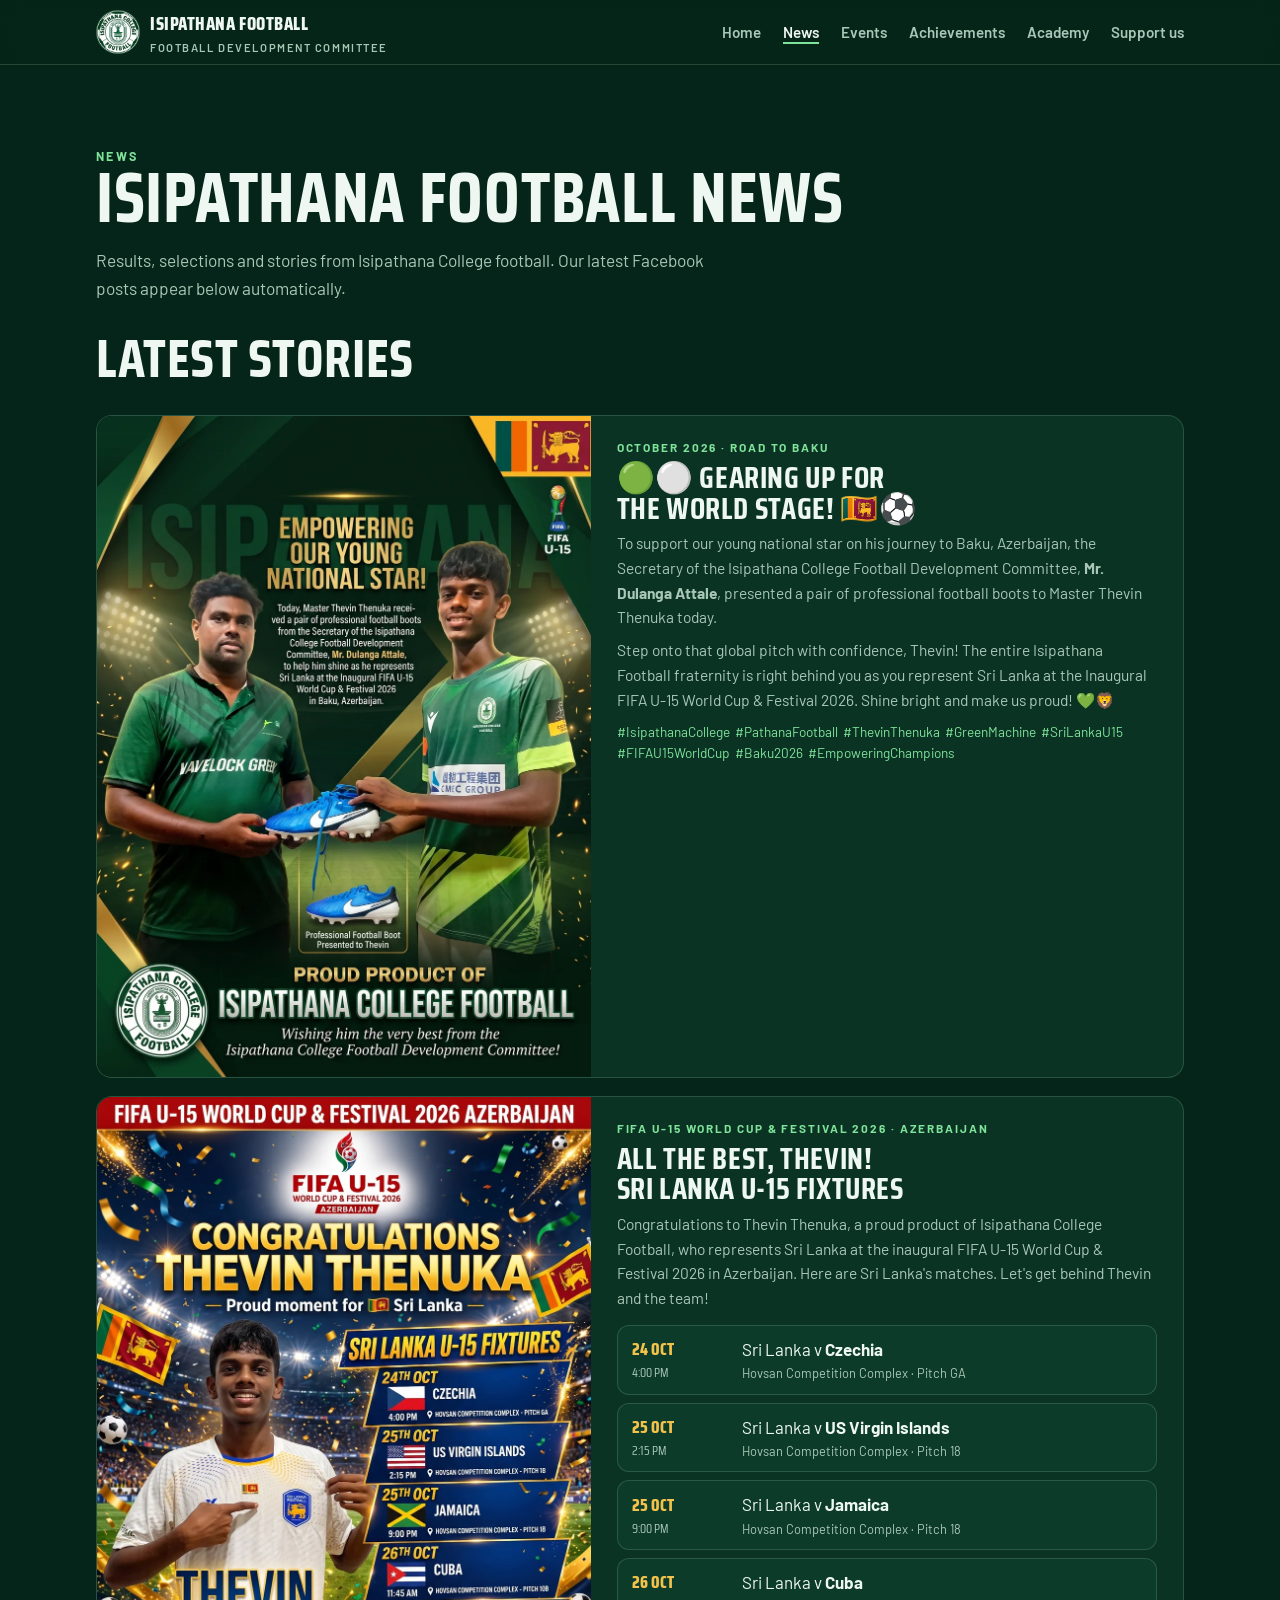
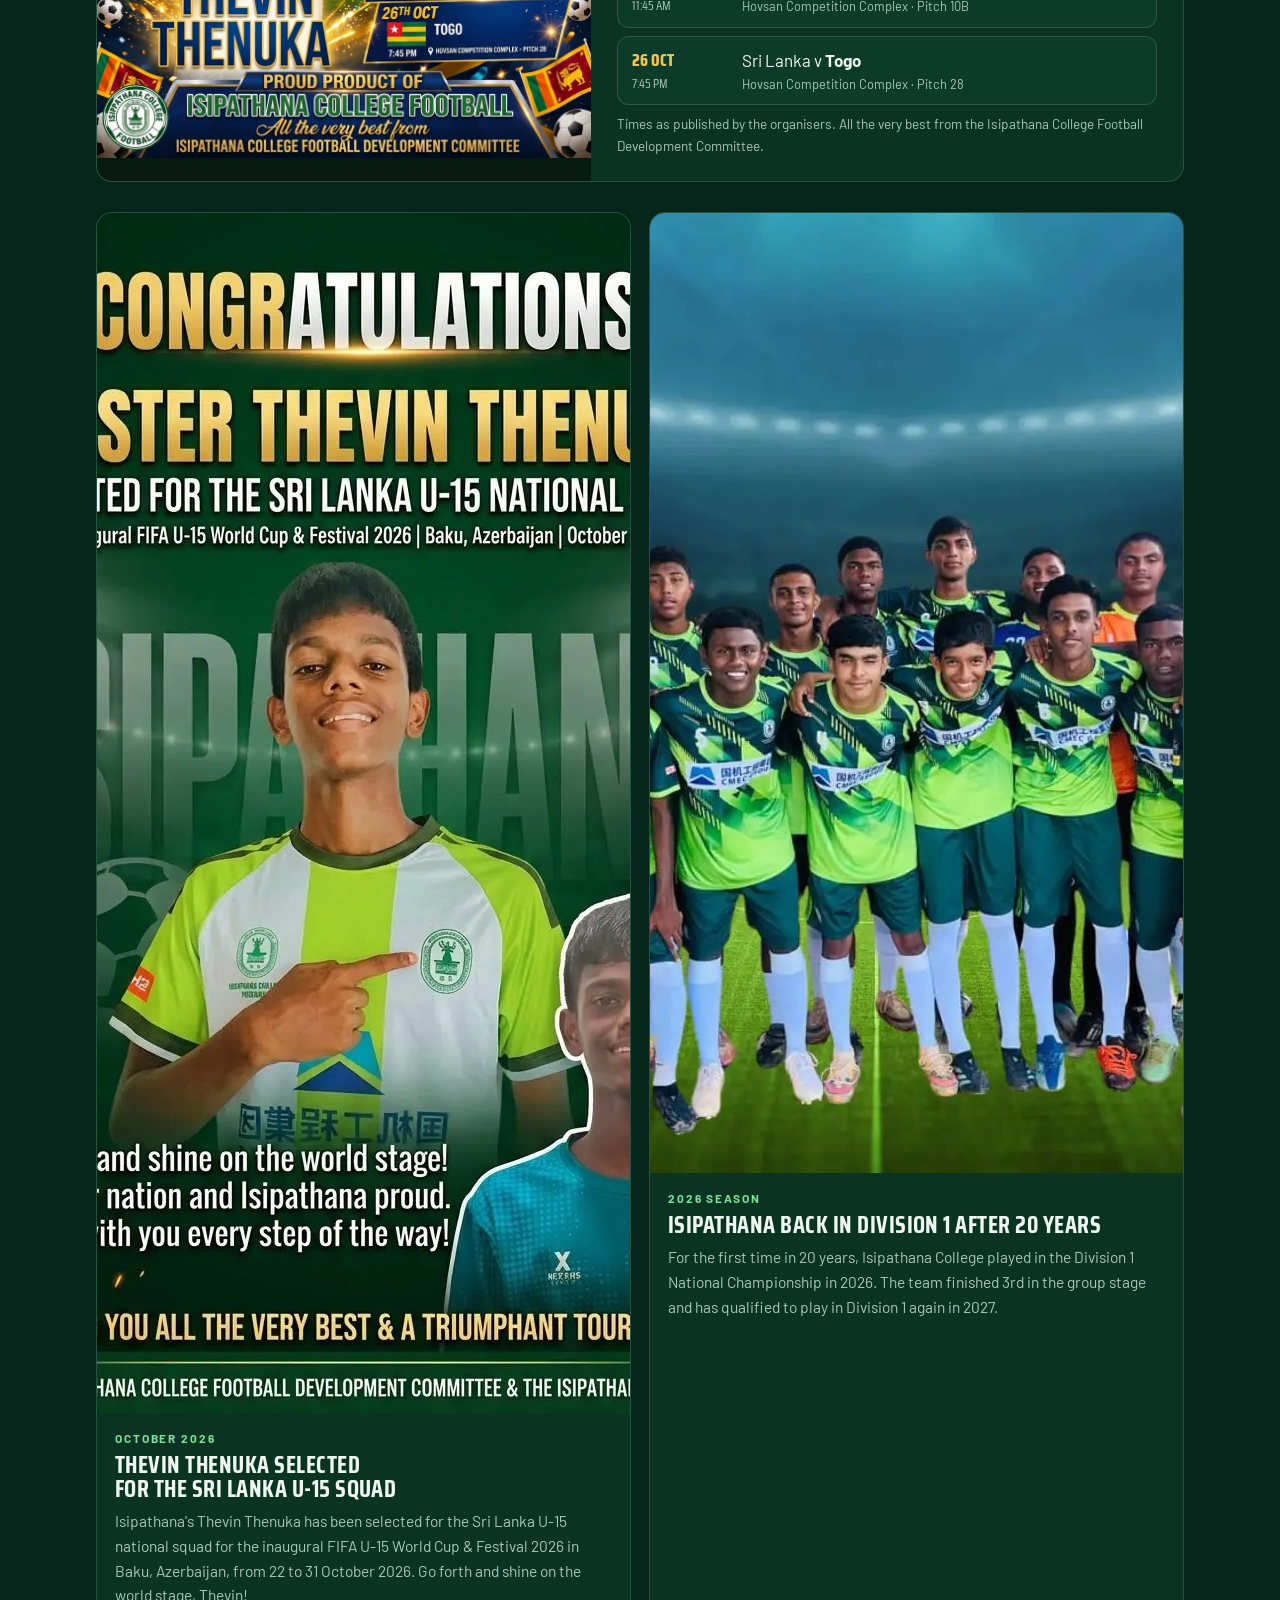
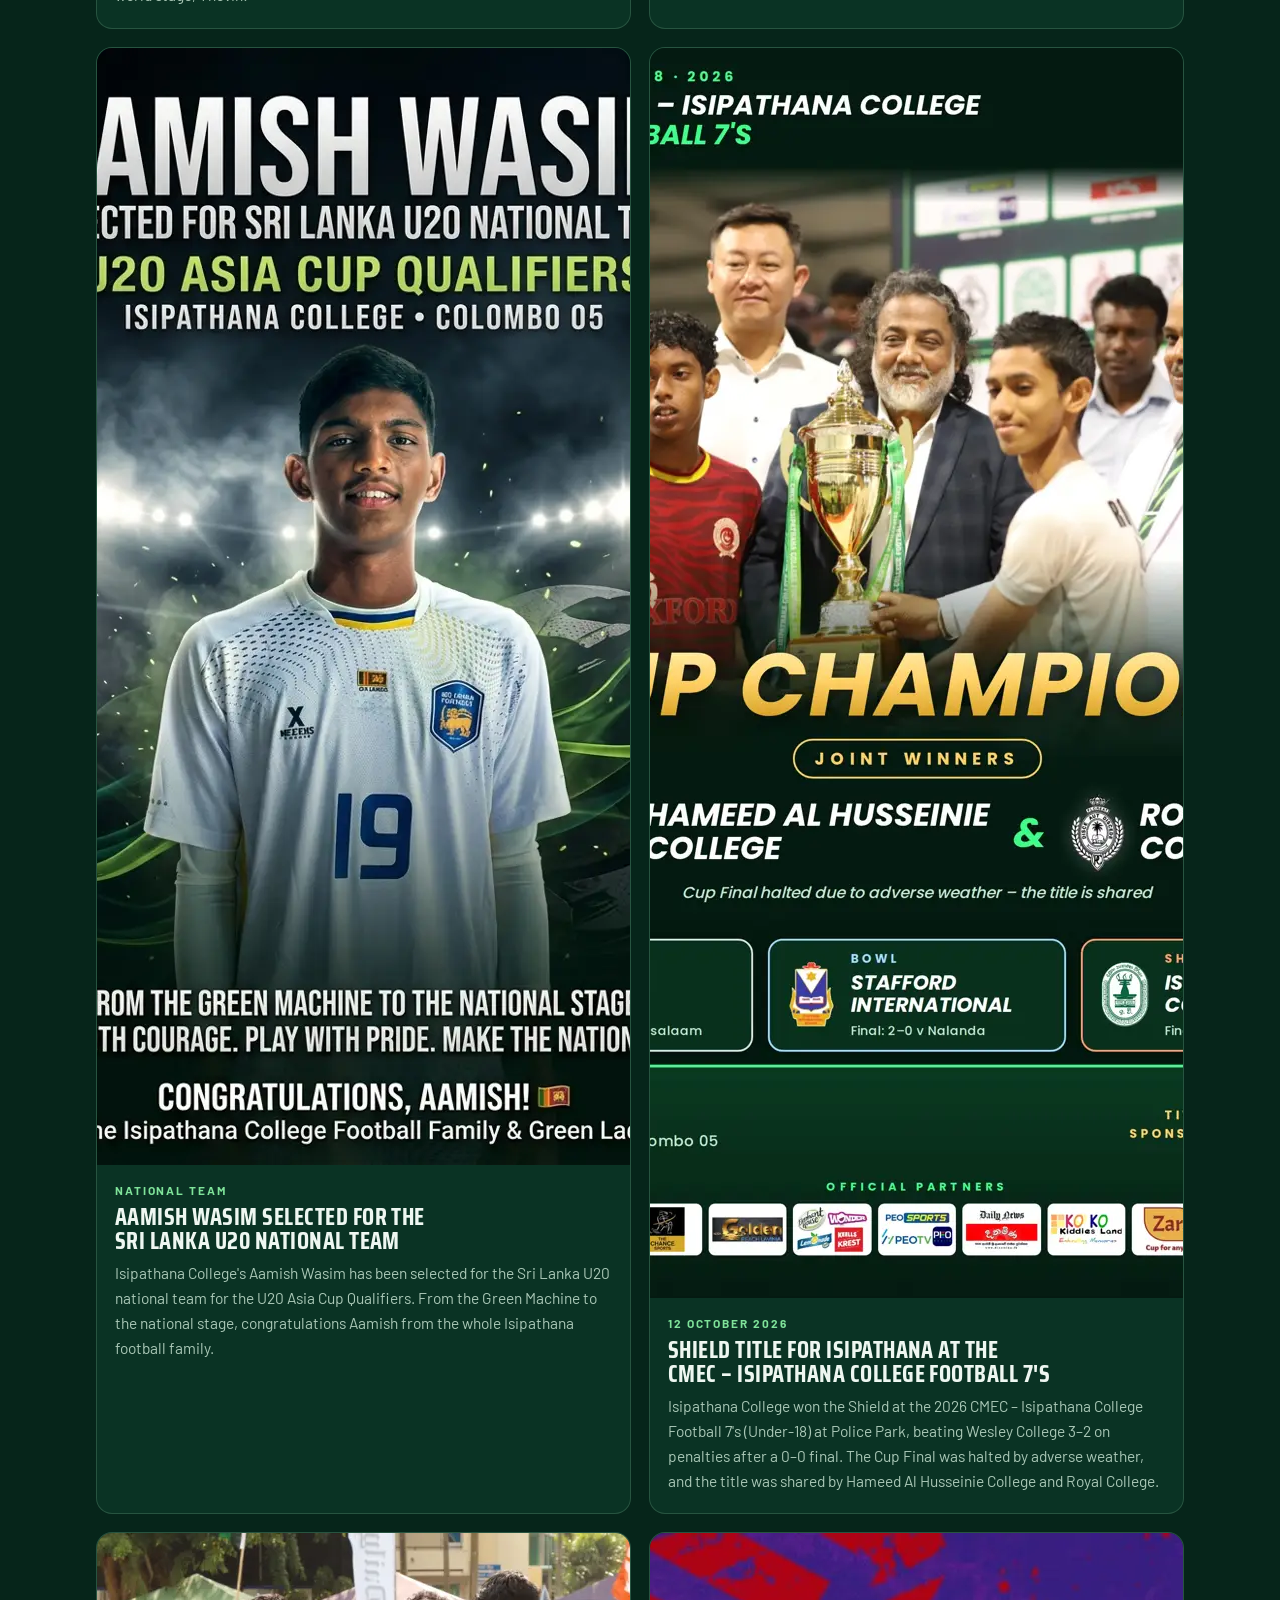
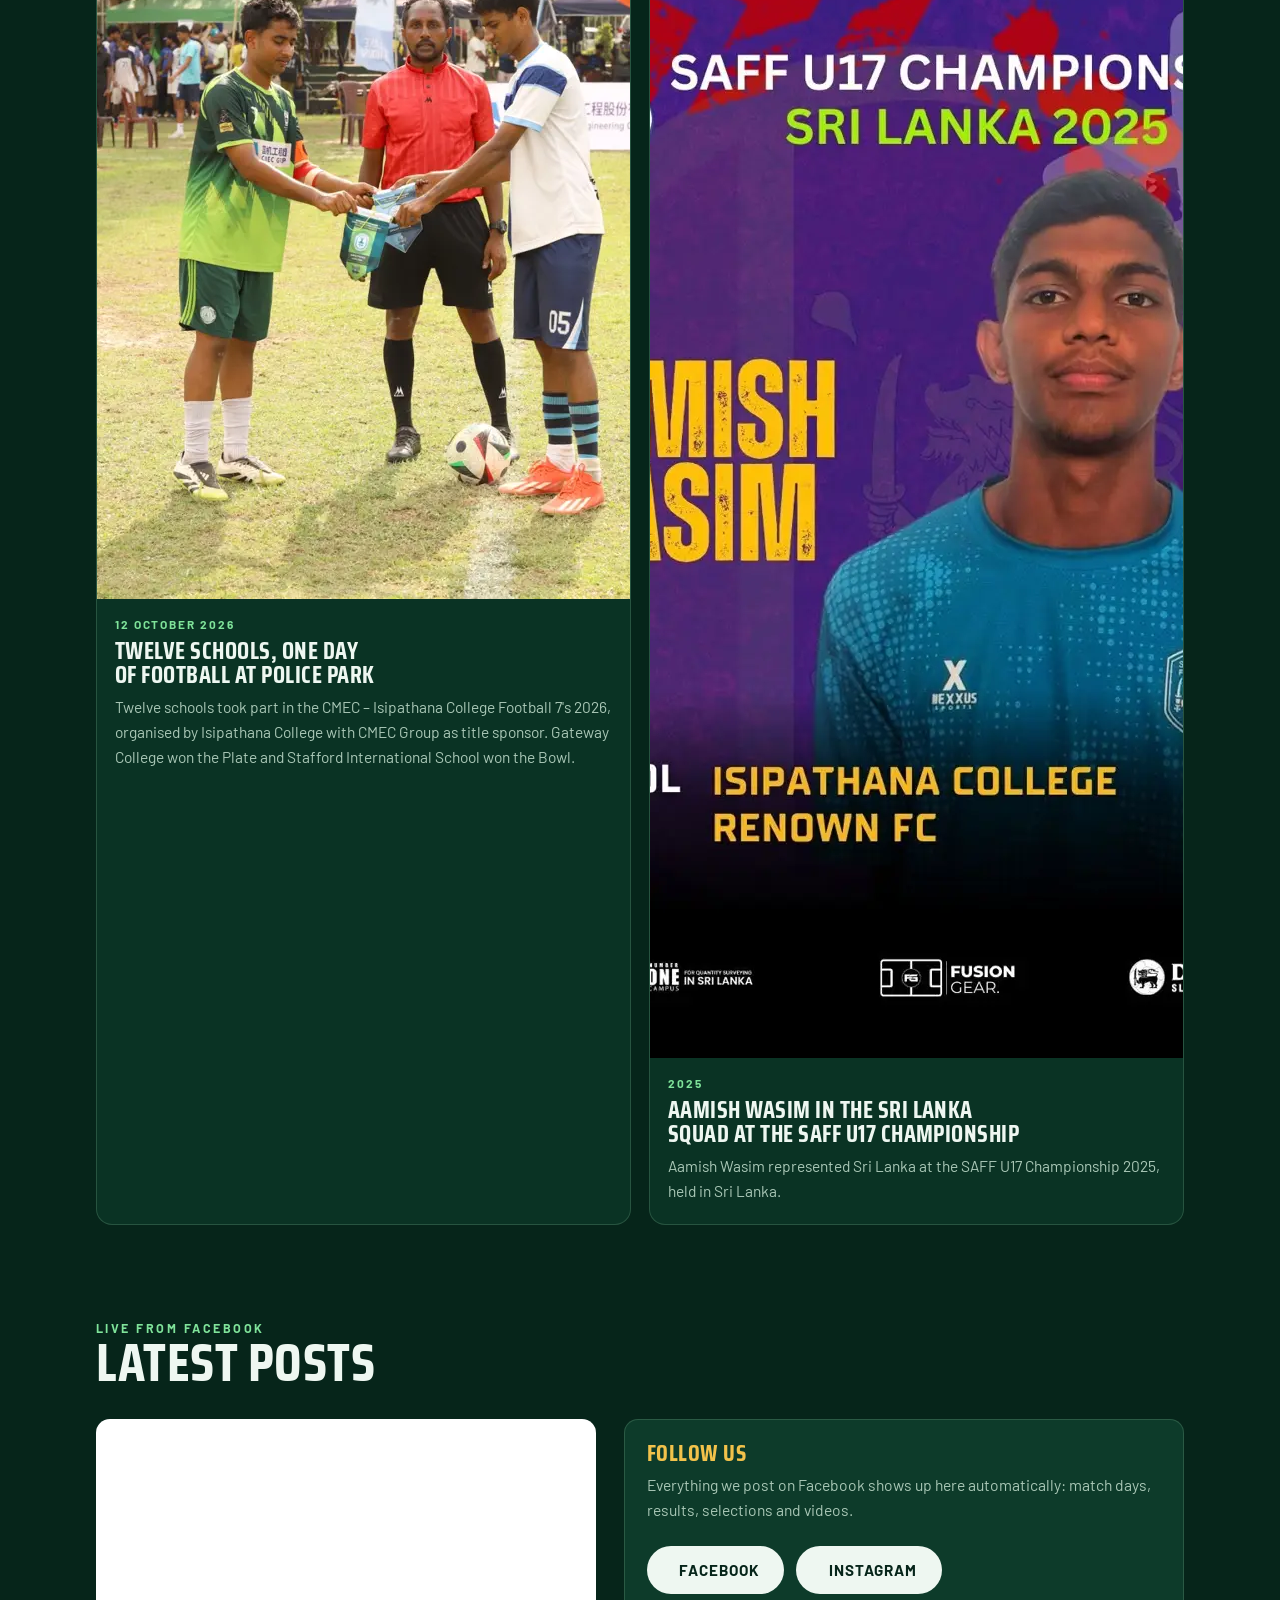
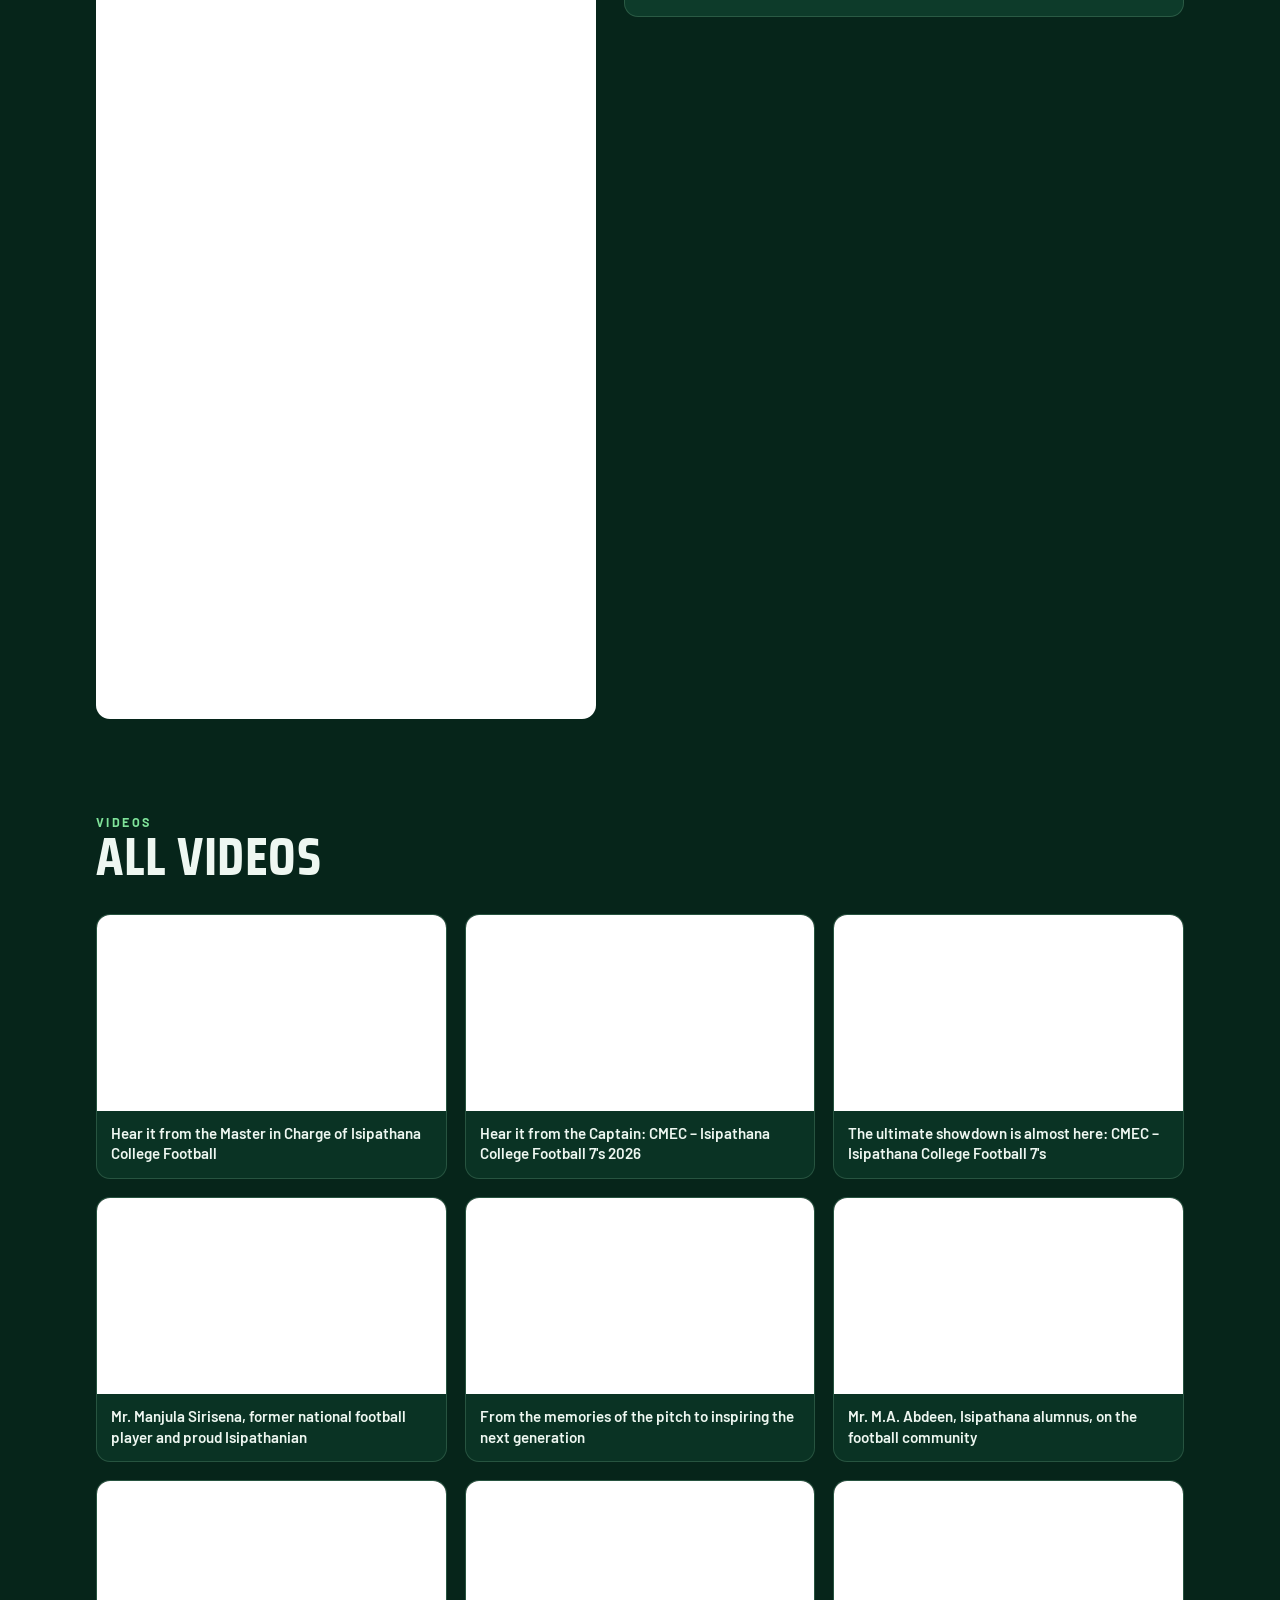
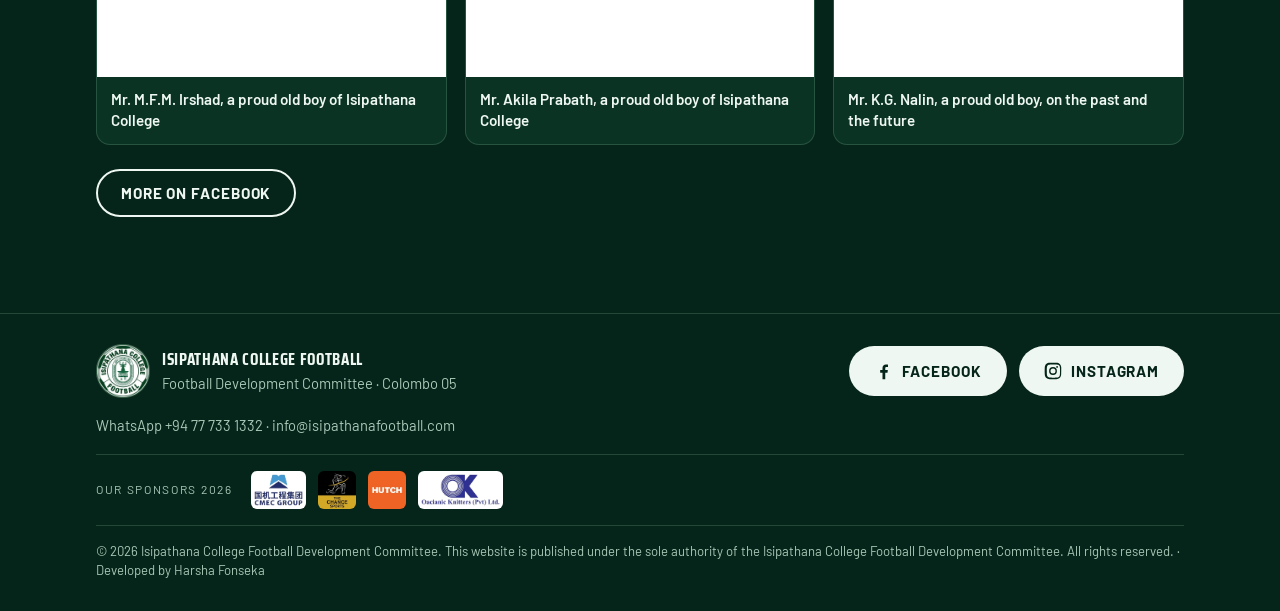
==== news.html @ 5b9ffc4e "Add files via upload" ====
<!doctype html>
<html lang="en">
<head>
<meta charset="utf-8">
<meta name="viewport" content="width=device-width,initial-scale=1,viewport-fit=cover">
<title>News | Isipathana College Football</title>
<meta name="description" content="News, results, player selections and videos from Isipathana College football.">
<link rel="icon" href="logo.webp" type="image/webp"><link rel="apple-touch-icon" href="apple-touch-icon.png">
<link rel="canonical" href="https://isipathanafootball.com/news.html">
<meta property="og:type" content="website">
<meta property="og:url" content="https://isipathanafootball.com/news.html">
<meta property="og:title" content="News | Isipathana College Football">
<meta property="og:description" content="News, results, player selections and videos from Isipathana College football.">
<meta property="og:image" content="https://isipathanafootball.com/og-image.jpg">
<meta name="twitter:card" content="summary_large_image">
<meta name="keywords" content="Isipathana, Isipathana College, Isipathana football, Isipathana College football, isipathanafootball, Colombo 05 football, school football Sri Lanka">
<link rel="preconnect" href="https://fonts.googleapis.com">
<link rel="stylesheet" href="https://fonts.googleapis.com/css2?family=Saira+Condensed:wght@600;700;800&family=Barlow:wght@400;500;600;700&display=swap">
<link rel="stylesheet" href="style.css">
</head>
<body>
<header class="nav"><div class="wrap">
  <a class="brand" href="index.html"><span class="coin" aria-hidden="true"><img src="logo.webp" alt="" width="256" height="256"><img class="back" src="logo.webp" alt="" width="256" height="256"></span><div><b>Isipathana Football</b><small>Football Development Committee</small></div></a>
  <nav aria-label="Main"><a href="index.html">Home</a><a href="news.html" aria-current="page">News</a><a href="events.html">Events</a><a href="index.html#achievements">Achievements</a><a href="index.html#academy">Academy</a><a href="index.html#support">Support us</a></nav>
</div></header>

<section class="page-head"><div class="wrap">
  <p class="eyebrow">News</p>
  <h1>Isipathana football news</h1>
  <p class="lead">Results, selections and stories from Isipathana College football. Our latest Facebook posts appear below automatically.</p>
</div></section>
<section style="padding-top:20px"><div class="wrap">
  <h2>Latest stories</h2>
  <article class="post feature-post"><a class="fp-img" href="img/g-thevin-boots.webp" target="_blank" rel="noopener" aria-label="Open the full poster"><img src="img/g-thevin-boots.webp" width="1000" height="1339" alt="Mr. Dulanga Attale presents professional football boots to Thevin Thenuka" loading="eager"></a><div class="body"><time>October 2026 · Road to Baku</time><h3>🟢⚪ Gearing up for the world stage! 🇱🇰⚽</h3><p>To support our young national star on his journey to Baku, Azerbaijan, the Secretary of the Isipathana College Football Development Committee, <b>Mr. Dulanga Attale</b>, presented a pair of professional football boots to Master Thevin Thenuka today.</p><p>Step onto that global pitch with confidence, Thevin! The entire Isipathana Football fraternity is right behind you as you represent Sri Lanka at the Inaugural FIFA U-15 World Cup &amp; Festival 2026. Shine bright and make us proud! 💚🦁</p><p class="hashtags">#IsipathanaCollege #PathanaFootball #ThevinThenuka #GreenMachine #SriLankaU15 #FIFAU15WorldCup #Baku2026 #EmpoweringChampions</p></div></article>
  <article class="post feature-post"><a class="fp-img" href="img/g-thevin-fixtures.webp" target="_blank" rel="noopener" aria-label="Open the full poster"><img src="img/g-thevin-fixtures.webp" width="1000" height="1339" alt="Congratulations Thevin Thenuka poster with the Sri Lanka U-15 fixtures at the FIFA U-15 World Cup and Festival 2026" loading="eager"></a><div class="body"><time>FIFA U-15 World Cup &amp; Festival 2026 · Azerbaijan</time><h3>All the best, Thevin! Sri Lanka U-15 fixtures</h3><p>Congratulations to Thevin Thenuka, a proud product of Isipathana College Football, who represents Sri Lanka at the inaugural FIFA U-15 World Cup &amp; Festival 2026 in Azerbaijan. Here are Sri Lanka's matches. Let's get behind Thevin and the team!</p><ul class="fixtures"><li><span class="fd">24 Oct<small>4:00 PM</small></span><span class="fo">Sri Lanka v <b>Czechia</b><small>Hovsan Competition Complex · Pitch GA</small></span></li><li><span class="fd">25 Oct<small>2:15 PM</small></span><span class="fo">Sri Lanka v <b>US Virgin Islands</b><small>Hovsan Competition Complex · Pitch 18</small></span></li><li><span class="fd">25 Oct<small>9:00 PM</small></span><span class="fo">Sri Lanka v <b>Jamaica</b><small>Hovsan Competition Complex · Pitch 18</small></span></li><li><span class="fd">26 Oct<small>11:45 AM</small></span><span class="fo">Sri Lanka v <b>Cuba</b><small>Hovsan Competition Complex · Pitch 10B</small></span></li><li><span class="fd">26 Oct<small>7:45 PM</small></span><span class="fo">Sri Lanka v <b>Togo</b><small>Hovsan Competition Complex · Pitch 28</small></span></li></ul><p class="fx-note">Times as published by the organisers. All the very best from the Isipathana College Football Development Committee.</p></div></article>
  <div class="news"><article class="post"><img src="img/g-thevin.webp" alt="" loading="lazy" width="896" height="1200"><div class="body"><time>October 2026</time><h3>Thevin Thenuka selected for the Sri Lanka U-15 squad</h3><p>Isipathana's Thevin Thenuka has been selected for the Sri Lanka U-15 national squad for the inaugural FIFA U-15 World Cup & Festival 2026 in Baku, Azerbaijan, from 22 to 31 October 2026. Go forth and shine on the world stage, Thevin!</p></div></article><article class="post"><img src="img/hero-squad.webp" alt="" loading="lazy" width="1280" height="960"><div class="body"><time>2026 season</time><h3>Isipathana back in Division 1 after 20 years</h3><p>For the first time in 20 years, Isipathana College played in the Division 1 National Championship in 2026. The team finished 3rd in the group stage and has qualified to play in Division 1 again in 2027.</p></div></article><article class="post"><img src="img/g-aamish-u20.webp" alt="" loading="lazy" width="900" height="1117"><div class="body"><time>National team</time><h3>Aamish Wasim selected for the Sri Lanka U20 national team</h3><p>Isipathana College's Aamish Wasim has been selected for the Sri Lanka U20 national team for the U20 Asia Cup Qualifiers. From the Green Machine to the national stage, congratulations Aamish from the whole Isipathana football family.</p></div></article><article class="post"><img src="img/g-results.webp" alt="" loading="lazy" width="1000" height="1250"><div class="body"><time>12 October 2026</time><h3>Shield title for Isipathana at the CMEC – Isipathana College Football 7's</h3><p>Isipathana College won the Shield at the 2026 CMEC – Isipathana College Football 7's (Under-18) at Police Park, beating Wesley College 3–2 on penalties after a 0–0 final. The Cup Final was halted by adverse weather, and the title was shared by Hameed Al Husseinie College and Royal College.</p></div></article><article class="post"><img src="img/g-pennant.webp" alt="" loading="lazy" width="1000" height="666"><div class="body"><time>12 October 2026</time><h3>Twelve schools, one day of football at Police Park</h3><p>Twelve schools took part in the CMEC – Isipathana College Football 7's 2026, organised by Isipathana College with CMEC Group as title sponsor. Gateway College won the Plate and Stafford International School won the Bowl.</p></div></article><article class="post"><img src="img/g-aamish-saff.webp" alt="" loading="lazy" width="900" height="1125"><div class="body"><time>2025</time><h3>Aamish Wasim in the Sri Lanka squad at the SAFF U17 Championship</h3><p>Aamish Wasim represented Sri Lanka at the SAFF U17 Championship 2025, held in Sri Lanka.</p></div></article></div>
</div></section>
<section id="facebook" style="padding-top:0"><div class="wrap">
  <p class="eyebrow">Live from Facebook</p>
  <h2>Latest posts</h2>
  <div class="feed">
    <div class="fbwrap"><iframe title="Isipathana College Football on Facebook" src="https://www.facebook.com/plugins/page.php?href=https%3A%2F%2Fwww.facebook.com%2Fisipathanacollegefootball%2F&tabs=timeline&width=500&height=900&small_header=false&adapt_container_width=true&hide_cover=false&show_facepile=false" loading="lazy" allow="autoplay; clipboard-write; encrypted-media; picture-in-picture; web-share"></iframe></div>
    <aside>
      <div class="way"><h3>Follow us</h3><p>Everything we post on Facebook shows up here automatically: match days, results, selections and videos.</p><div class="more"><a class="btn" style="background:var(--chalk);color:#06251a" href="https://www.facebook.com/isipathanacollegefootball/" target="_blank" rel="noopener"><svg viewBox="0 0 24 24" aria-hidden="true"><path fill="currentColor" d="M13.5 22v-8h2.7l.4-3.2h-3.1V8.8c0-.9.3-1.6 1.6-1.6h1.7V4.4c-.3 0-1.3-.1-2.5-.1-2.5 0-4.1 1.5-4.1 4.2v2.3H7.4V14h2.8v8z"/></svg>Facebook</a><a class="btn" style="background:var(--chalk);color:#06251a" href="https://www.instagram.com/isipathanacollegefootball/" target="_blank" rel="noopener"><svg viewBox="0 0 24 24" aria-hidden="true"><path fill="currentColor" d="M12 7.3A4.7 4.7 0 1 0 12 16.7 4.7 4.7 0 0 0 12 7.3m0 7.7a3 3 0 1 1 0-6 3 3 0 0 1 0 6m6-7.9a1.1 1.1 0 1 1-2.2 0 1.1 1.1 0 0 1 2.2 0M21.9 8c-.1-1.6-.4-3-1.6-4.2S17.6 2.2 16 2.1C14.4 2 9.6 2 8 2.1 6.4 2.2 5 2.5 3.8 3.7S2.2 6.4 2.1 8C2 9.6 2 14.4 2.1 16c.1 1.6.4 3 1.6 4.2s2.6 1.5 4.3 1.6c1.6.1 6.4.1 8 0 1.6-.1 3-.4 4.2-1.6s1.5-2.6 1.6-4.2c.1-1.6.1-6.4.1-8M20 17.8a3.3 3.3 0 0 1-1.8 1.8c-1.3.5-4.3.4-5.7.4s-4.5.1-5.7-.4A3.3 3.3 0 0 1 5 17.8c-.5-1.3-.4-4.3-.4-5.7s-.1-4.5.4-5.7A3.3 3.3 0 0 1 6.8 4.6c1.3-.5 4.3-.4 5.7-.4s4.5-.1 5.7.4A3.3 3.3 0 0 1 20 6.4c.5 1.3.4 4.3.4 5.7s.1 4.5-.4 5.7"/></svg>Instagram</a></div></div>
    </aside>
  </div>
</div></section>
<section id="videos" style="padding-top:0"><div class="wrap">
  <p class="eyebrow">Videos</p>
  <h2>All videos</h2>
  <div class="vgrid"><article class="vid"><div class="frame"><iframe src="https://www.facebook.com/plugins/video.php?href=https%3A%2F%2Fwww.facebook.com%2Fisipathanacollegefootball%2Fvideos%2F1644820450646056%2F&show_text=false&width=560" title="Hear it from the Master in Charge of Isipathana College Football" loading="lazy" allow="autoplay; clipboard-write; encrypted-media; picture-in-picture; web-share" allowfullscreen></iframe></div><p>Hear it from the Master in Charge of Isipathana College Football</p></article><article class="vid"><div class="frame"><iframe src="https://www.facebook.com/plugins/video.php?href=https%3A%2F%2Fwww.facebook.com%2Fisipathanacollegefootball%2Fvideos%2F1125602993415950%2F&show_text=false&width=560" title="Hear it from the Captain: CMEC – Isipathana College Football 7's 2026" loading="lazy" allow="autoplay; clipboard-write; encrypted-media; picture-in-picture; web-share" allowfullscreen></iframe></div><p>Hear it from the Captain: CMEC – Isipathana College Football 7's 2026</p></article><article class="vid"><div class="frame"><iframe src="https://www.facebook.com/plugins/video.php?href=https%3A%2F%2Fwww.facebook.com%2Fisipathanacollegefootball%2Fvideos%2F1463273322313669%2F&show_text=false&width=560" title="The ultimate showdown is almost here: CMEC – Isipathana College Football 7's" loading="lazy" allow="autoplay; clipboard-write; encrypted-media; picture-in-picture; web-share" allowfullscreen></iframe></div><p>The ultimate showdown is almost here: CMEC – Isipathana College Football 7's</p></article><article class="vid"><div class="frame"><iframe src="https://www.facebook.com/plugins/video.php?href=https%3A%2F%2Fwww.facebook.com%2Fisipathanacollegefootball%2Fvideos%2F1774196120484456%2F&show_text=false&width=560" title="Mr. Manjula Sirisena, former national football player and proud Isipathanian" loading="lazy" allow="autoplay; clipboard-write; encrypted-media; picture-in-picture; web-share" allowfullscreen></iframe></div><p>Mr. Manjula Sirisena, former national football player and proud Isipathanian</p></article><article class="vid"><div class="frame"><iframe src="https://www.facebook.com/plugins/video.php?href=https%3A%2F%2Fwww.facebook.com%2Fisipathanacollegefootball%2Fvideos%2F1738570443888682%2F&show_text=false&width=560" title="From the memories of the pitch to inspiring the next generation" loading="lazy" allow="autoplay; clipboard-write; encrypted-media; picture-in-picture; web-share" allowfullscreen></iframe></div><p>From the memories of the pitch to inspiring the next generation</p></article><article class="vid"><div class="frame"><iframe src="https://www.facebook.com/plugins/video.php?href=https%3A%2F%2Fwww.facebook.com%2Fisipathanacollegefootball%2Fvideos%2F1084439617802096%2F&show_text=false&width=560" title="Mr. M.A. Abdeen, Isipathana alumnus, on the football community" loading="lazy" allow="autoplay; clipboard-write; encrypted-media; picture-in-picture; web-share" allowfullscreen></iframe></div><p>Mr. M.A. Abdeen, Isipathana alumnus, on the football community</p></article><article class="vid"><div class="frame"><iframe src="https://www.facebook.com/plugins/video.php?href=https%3A%2F%2Fwww.facebook.com%2Fisipathanacollegefootball%2Fvideos%2F2621062224982425%2F&show_text=false&width=560" title="Mr. M.F.M. Irshad, a proud old boy of Isipathana College" loading="lazy" allow="autoplay; clipboard-write; encrypted-media; picture-in-picture; web-share" allowfullscreen></iframe></div><p>Mr. M.F.M. Irshad, a proud old boy of Isipathana College</p></article><article class="vid"><div class="frame"><iframe src="https://www.facebook.com/plugins/video.php?href=https%3A%2F%2Fwww.facebook.com%2Fisipathanacollegefootball%2Fvideos%2F1811511330039249%2F&show_text=false&width=560" title="Mr. Akila Prabath, a proud old boy of Isipathana College" loading="lazy" allow="autoplay; clipboard-write; encrypted-media; picture-in-picture; web-share" allowfullscreen></iframe></div><p>Mr. Akila Prabath, a proud old boy of Isipathana College</p></article><article class="vid"><div class="frame"><iframe src="https://www.facebook.com/plugins/video.php?href=https%3A%2F%2Fwww.facebook.com%2Fisipathanacollegefootball%2Fvideos%2F1777594773186736%2F&show_text=false&width=560" title="Mr. K.G. Nalin, a proud old boy, on the past and the future" loading="lazy" allow="autoplay; clipboard-write; encrypted-media; picture-in-picture; web-share" allowfullscreen></iframe></div><p>Mr. K.G. Nalin, a proud old boy, on the past and the future</p></article></div>
  <div class="more"><a class="btn line" href="https://www.facebook.com/isipathanacollegefootball/videos" target="_blank" rel="noopener">More on Facebook</a></div>
</div></section>

<footer><div class="wrap">
  <div class="fb"><span class="coin" aria-hidden="true"><img src="logo.webp" alt="" width="256" height="256"><img class="back" src="logo.webp" alt="" width="256" height="256"></span><div><b>Isipathana College Football</b>Football Development Committee · Colombo 05</div></div>
  <div class="social"><a class="btn" href="https://www.facebook.com/isipathanacollegefootball/" target="_blank" rel="noopener"><svg viewBox="0 0 24 24" aria-hidden="true"><path fill="currentColor" d="M13.5 22v-8h2.7l.4-3.2h-3.1V8.8c0-.9.3-1.6 1.6-1.6h1.7V4.4c-.3 0-1.3-.1-2.5-.1-2.5 0-4.1 1.5-4.1 4.2v2.3H7.4V14h2.8v8z"/></svg>Facebook</a><a class="btn" href="https://www.instagram.com/isipathanacollegefootball/" target="_blank" rel="noopener"><svg viewBox="0 0 24 24" aria-hidden="true"><path fill="currentColor" d="M12 7.3A4.7 4.7 0 1 0 12 16.7 4.7 4.7 0 0 0 12 7.3m0 7.7a3 3 0 1 1 0-6 3 3 0 0 1 0 6m6-7.9a1.1 1.1 0 1 1-2.2 0 1.1 1.1 0 0 1 2.2 0M21.9 8c-.1-1.6-.4-3-1.6-4.2S17.6 2.2 16 2.1C14.4 2 9.6 2 8 2.1 6.4 2.2 5 2.5 3.8 3.7S2.2 6.4 2.1 8C2 9.6 2 14.4 2.1 16c.1 1.6.4 3 1.6 4.2s2.6 1.5 4.3 1.6c1.6.1 6.4.1 8 0 1.6-.1 3-.4 4.2-1.6s1.5-2.6 1.6-4.2c.1-1.6.1-6.4.1-8M20 17.8a3.3 3.3 0 0 1-1.8 1.8c-1.3.5-4.3.4-5.7.4s-4.5.1-5.7-.4A3.3 3.3 0 0 1 5 17.8c-.5-1.3-.4-4.3-.4-5.7s-.1-4.5.4-5.7A3.3 3.3 0 0 1 6.8 4.6c1.3-.5 4.3-.4 5.7-.4s4.5-.1 5.7.4A3.3 3.3 0 0 1 20 6.4c.5 1.3.4 4.3.4 5.7s.1 4.5-.4 5.7"/></svg>Instagram</a></div>
  <div>WhatsApp +94 77 733 1332 · info@isipathanafootball.com</div>
  <div class="fspons"><span>Our sponsors 2026</span><img src="img/sp-cmec.webp" width="290" height="200" alt="CMEC Group" loading="lazy"><img src="img/sp-chance.webp" width="200" height="200" alt="The Chance Sports" loading="lazy"><img src="img/sp-hutch.webp" width="200" height="200" alt="Hutch" loading="lazy"><img src="img/sp-oac.webp" width="448" height="200" alt="Oacianic Knitters (Pvt) Ltd" loading="lazy"></div>
  <p class="legal">© 2026 Isipathana College Football Development Committee. This website is published under the sole authority of the Isipathana College Football Development Committee. All rights reserved. · Developed by Harsha Fonseka</p>
</div></footer>
<script>
document.querySelectorAll('.copy').forEach(b=>b.addEventListener('click',()=>{
  const el=document.getElementById(b.dataset.copy),t=el.textContent.trim(),done=()=>{const o=b.textContent;b.textContent='Copied';b.classList.add('ok');setTimeout(()=>{b.textContent=o;b.classList.remove('ok');},1600);};
  const sel=()=>{const r=document.createRange();r.selectNodeContents(el);const s=getSelection();s.removeAllRanges();s.addRange(r);};
  try{navigator.clipboard.writeText(t).then(done,sel);}catch(e){sel();}
}));

</script>
<script>
document.querySelectorAll('a[href*="#"]').forEach(a=>a.addEventListener('click',e=>{
  const u=new URL(a.href,location.href); if(u.pathname!==location.pathname||!u.hash) return;
  const t=document.getElementById(u.hash.slice(1)); if(!t) return;
  e.preventDefault(); history.pushState(null,'',u.hash);
  const go=()=>t.scrollIntoView({behavior:'auto',block:'start'}); go(); setTimeout(go,400); setTimeout(go,1200);
}));
if(location.hash){const t=document.getElementById(location.hash.slice(1)); if(t){addEventListener('load',()=>t.scrollIntoView());}}
</script>
</body>
</html>
---- style.css ----
/* Layout: one long scrolling club page — photo hero, give, academy, follow — on a floodlit pitch-green night palette */
:root{
  --pitch:#06251a; --pitch-2:#0a3324; --panel:#0d3b2a; --line:rgba(170,230,190,.18);
  --chalk:#eef7f1; --mute:#a9c7b6; --lime:#7fe39a; --gold:#f2c24b; --gold-ink:#2a1d00;
  --display:"Saira Condensed","Arial Narrow",Impact,sans-serif;
  --body:"Barlow","Segoe UI",Roboto,Arial,sans-serif;
  color-scheme:dark;
}
*{box-sizing:border-box}
html{scroll-behavior:smooth}
@media (prefers-reduced-motion:reduce){html{scroll-behavior:auto}*{transition:none!important}}
body{background:var(--pitch);color:var(--chalk);font:400 17px/1.6 var(--body);-webkit-font-smoothing:antialiased}
a{color:inherit}
.wrap{max-width:1120px;margin:0 auto;padding-left:max(16px,env(safe-area-inset-left,0px));padding-right:max(16px,env(safe-area-inset-right,0px))}
h1,h2,h3{font-family:var(--display);text-transform:uppercase;line-height:1;margin:0;text-wrap:balance;letter-spacing:.01em}
h2{font-size:clamp(2.2rem,5vw,3.4rem)}
h3{font-size:1.45rem;letter-spacing:.02em}
p{margin:0}
.eyebrow{font:700 .78rem var(--body);letter-spacing:.2em;text-transform:uppercase;color:var(--lime)}
.lead{color:var(--mute);font-size:1.08rem;max-width:62ch}
section{padding-block:clamp(56px,9vw,96px)}
.btn{display:inline-flex;align-items:center;gap:.5em;justify-content:center;font:700 .95rem var(--body);letter-spacing:.06em;text-transform:uppercase;text-decoration:none;border-radius:999px;padding:.85em 1.5em;border:2px solid transparent;cursor:pointer;transition:transform .15s,background .15s}
.btn:hover{transform:translateY(-1px)}
.btn:focus-visible,button:focus-visible,a:focus-visible{outline:3px solid var(--gold);outline-offset:3px}
.btn.gold{background:var(--gold);color:var(--gold-ink)}
.btn.line{border-color:var(--chalk);color:var(--chalk);background:transparent}
.btn.wa{background:#25d366;color:#05301a}
.btn[aria-disabled="true"]{opacity:.45;pointer-events:none}

/* nav */
header.nav{position:sticky;top:env(safe-area-inset-top,0px);z-index:10;background:rgba(6,37,26,.92);backdrop-filter:blur(8px);border-bottom:1px solid var(--line)}
.nav .wrap{display:flex;align-items:center;gap:16px;padding-block:10px}
.brand{display:flex;align-items:center;gap:10px;text-decoration:none;margin-right:auto;min-width:0}
.brand img{width:44px;height:44px}
.brand b{font:800 1.15rem/1 var(--display);text-transform:uppercase;letter-spacing:.03em}
.brand small{display:block;font:600 .7rem var(--body);letter-spacing:.14em;color:var(--mute);text-transform:uppercase;margin-top:3px}
.nav nav{display:flex;gap:22px}
.nav nav a{text-decoration:none;font-weight:600;font-size:.95rem;color:var(--mute)}
.nav nav a:hover{color:var(--chalk)}
.nav .btn{padding:.6em 1.15em;font-size:.85rem}
@media (max-width:760px){.nav nav{display:none}.brand small{display:none}}

/* hero */
.hero{position:relative;padding-block:0;overflow:hidden;background:var(--pitch-2)}
.hero .bg{position:absolute;inset:0;background:url(img/hero-squad.webp) center 40%/cover}
.hero .bg:after{content:"";position:absolute;inset:0;background:linear-gradient(90deg,rgba(6,37,26,.97) 0%,rgba(6,37,26,.86) 42%,rgba(6,37,26,.35) 100%),linear-gradient(0deg,var(--pitch) 0%,rgba(6,37,26,0) 30%)}
.hero .wrap{position:relative;padding-block:clamp(64px,10vw,120px) clamp(56px,8vw,96px)}
.hero h1{font-size:clamp(2.9rem,8vw,5.6rem);max-width:12ch}
.hero h1 em{font-style:normal;color:var(--lime)}
.hero .lead{margin-top:18px;color:#cfe3d7}
.hero .ctas{display:flex;flex-wrap:wrap;gap:12px;margin-top:28px}
.honour{display:inline-flex;align-items:center;gap:10px;margin-top:34px;border:1px solid var(--line);background:rgba(13,59,42,.75);border-radius:12px;padding:10px 14px;font-size:.92rem;color:var(--mute)}
.honour b{color:var(--gold);font:700 1.05rem var(--display);letter-spacing:.06em;text-transform:uppercase}
@media (max-width:640px){.hero .bg:after{background:linear-gradient(0deg,rgba(6,37,26,.98) 35%,rgba(6,37,26,.6) 100%)}}

/* support grid */
.grid{display:grid;grid-template-columns:repeat(3,minmax(0,1fr));gap:16px;margin-top:36px}
@media (max-width:900px){.grid{grid-template-columns:repeat(2,minmax(0,1fr))}}
@media (max-width:560px){.grid{grid-template-columns:1fr}}
.item{border-top:3px solid var(--lime);background:var(--pitch-2);padding:20px 20px 22px;border-radius:0 0 12px 12px}
.item h3{margin-bottom:8px}
.item p{color:var(--mute);font-size:.98rem}
.item .tag{display:block;font:700 .72rem var(--body);letter-spacing:.16em;color:var(--lime);text-transform:uppercase;margin-bottom:10px}

/* ways to give */
.ways{display:grid;grid-template-columns:repeat(3,minmax(0,1fr));gap:16px;margin-top:28px}
@media (max-width:900px){.ways{grid-template-columns:1fr}}
.way{border:1px solid var(--line);border-radius:14px;padding:22px;background:var(--panel)}
.way h3{color:var(--gold)}
.way p{color:var(--mute);margin-top:8px;font-size:.98rem}

/* donate */
#donate{background:linear-gradient(180deg,var(--pitch) 0%,var(--pitch-2) 100%)}
.give{display:grid;grid-template-columns:minmax(0,1.05fr) minmax(0,1fr);gap:28px;margin-top:36px;align-items:start}
@media (max-width:860px){.give{grid-template-columns:1fr}}
.bank{background:var(--chalk);color:#0b2a1d;border-radius:18px;padding:26px;box-shadow:0 18px 40px rgba(0,0,0,.35)}
.bank .eyebrow{color:#1b7a43}
.bank h3{font-size:1.9rem;margin-top:6px}
.row{display:flex;align-items:center;gap:12px;border-top:1px dashed #b9d1c3;padding:14px 0}
.row:first-of-type{margin-top:16px}
.row div{min-width:0;flex:1}
.row span{display:block;font:700 .72rem var(--body);letter-spacing:.15em;text-transform:uppercase;color:#4d6b5b}
.row b{display:block;font:700 1.18rem var(--body);overflow-wrap:anywhere}
.row b.num{font:800 1.7rem var(--display);letter-spacing:.08em;font-variant-numeric:tabular-nums}
.copy{flex:none;border:1.5px solid #0b2a1d;background:transparent;color:#0b2a1d;border-radius:999px;font:700 .78rem var(--body);letter-spacing:.08em;text-transform:uppercase;padding:.5em 1em;cursor:pointer}
.copy.ok{background:#0b2a1d;color:var(--chalk)}
.steps{list-style:none;padding:0;margin:0;display:grid;gap:14px}
.steps li{display:grid;grid-template-columns:44px minmax(0,1fr);gap:14px;align-items:start;background:var(--panel);border:1px solid var(--line);border-radius:14px;padding:16px}
.steps .n{width:44px;height:44px;border-radius:50%;display:grid;place-items:center;background:var(--lime);color:#06251a;font:800 1.3rem var(--display)}
.steps h3{font-size:1.2rem}
.steps p{color:var(--mute);font-size:.96rem;margin-top:4px}
.phone{display:flex;flex-wrap:wrap;align-items:center;gap:10px;margin-top:10px}
.phone code{font:700 1.15rem var(--body);color:var(--chalk);background:rgba(127,227,154,.12);border-radius:8px;padding:.25em .6em;user-select:all}
.note{font-size:.88rem;color:var(--mute);margin-top:14px}

/* academy */
.academy{display:grid;grid-template-columns:minmax(0,1fr) minmax(0,1fr);gap:16px;margin-top:36px}
@media (max-width:760px){.academy{grid-template-columns:1fr}}
.entry{border:1px solid var(--line);border-radius:16px;padding:24px;background:var(--pitch-2);position:relative;overflow:hidden}
.entry .big{font:800 3.2rem/1 var(--display);color:var(--lime);text-transform:uppercase}
.entry h3{margin-top:8px}
.entry ul{margin:12px 0 0;padding-left:1.1em;color:var(--mute)}
.entry li{margin:4px 0}
.apply{margin-top:28px;display:flex;flex-wrap:wrap;gap:12px;align-items:center}
.checks{display:grid;grid-template-columns:repeat(2,minmax(0,1fr));gap:10px 24px;margin-top:22px;padding:0;list-style:none}
@media (max-width:640px){.checks{grid-template-columns:1fr}}
.checks li{display:flex;gap:10px;color:var(--chalk)}
.checks li:before{content:"";flex:none;width:10px;height:10px;margin-top:.55em;border-radius:2px;background:var(--gold);transform:rotate(45deg)}

/* follow + footer */
.follow{display:flex;flex-wrap:wrap;justify-content:space-between;align-items:center;gap:20px;border:1px solid var(--line);border-radius:18px;padding:26px;background:var(--panel)}
.social{display:flex;flex-wrap:wrap;gap:12px}
.social .btn{background:var(--chalk);color:#06251a}
.social svg{width:20px;height:20px}
footer{border-top:1px solid var(--line);padding-block:30px;color:var(--mute);font-size:.92rem}
footer .wrap{display:flex;flex-wrap:wrap;gap:16px 32px;justify-content:space-between;align-items:center}
footer img{width:54px;height:54px}
.fb{display:flex;gap:12px;align-items:center}
.fb b{display:block;color:var(--chalk);font:700 1.05rem var(--display);text-transform:uppercase;letter-spacing:.04em}

/* ---- multi-page additions ---- */
[hidden]{display:none!important}
body{margin:0}
img{max-width:100%}
.nav nav a[aria-current="page"]{color:var(--chalk);box-shadow:inset 0 -2px 0 var(--lime)}
@media (max-width:760px){
  .nav .wrap{flex-wrap:wrap}
  .nav nav{display:flex;order:3;width:100%;overflow-x:auto;gap:18px;padding-bottom:4px;scrollbar-width:none}
  .nav nav a{white-space:nowrap;font-size:.92rem}
}
.page-head{padding-block:clamp(48px,8vw,84px) 8px}
.page-head h1{font-size:clamp(2.6rem,7vw,4.4rem)}
.page-head .lead{margin-top:14px}
.honours{display:grid;grid-template-columns:repeat(3,minmax(0,1fr));gap:12px;margin-top:30px;max-width:900px}
@media (max-width:760px){.honours{grid-template-columns:1fr}}
.honours div{border:1px solid var(--line);background:rgba(13,59,42,.82);border-radius:12px;padding:12px 14px;font-size:.9rem;color:var(--mute)}
.honours b{display:block;color:var(--gold);font:700 1.08rem/1.1 var(--display);letter-spacing:.05em;text-transform:uppercase;margin-bottom:3px}
/* spotlight */
.spot{display:grid;grid-template-columns:minmax(0,.8fr) minmax(0,1.2fr);gap:28px;align-items:center;margin-top:32px}
@media (max-width:820px){.spot{grid-template-columns:1fr}}
.spot img{width:100%;border-radius:16px;display:block;aspect-ratio:4/5;object-fit:cover;object-position:top}
.spot .tags{display:flex;flex-wrap:wrap;gap:8px;margin-top:16px}
.spot .tags span{border:1px solid var(--line);border-radius:999px;padding:.35em .9em;font-size:.86rem;color:var(--chalk);background:var(--pitch-2)}
/* videos */
.vgrid{display:grid;grid-template-columns:repeat(3,minmax(0,1fr));gap:18px;margin-top:30px}
@media (max-width:900px){.vgrid{grid-template-columns:repeat(2,minmax(0,1fr))}}
@media (max-width:560px){.vgrid{grid-template-columns:1fr}}
.vid{background:var(--pitch-2);border:1px solid var(--line);border-radius:14px;overflow:hidden;display:flex;flex-direction:column}
.vid .frame{position:relative;aspect-ratio:16/9;background:#000}
.vid iframe{position:absolute;inset:0;width:100%;height:100%;border:0}
.vid p{padding:12px 14px 14px;font-size:.95rem;color:var(--chalk);font-weight:600;line-height:1.35}
.more{margin-top:24px;display:flex;flex-wrap:wrap;gap:12px}
/* gallery */
.gallery{columns:3 260px;column-gap:14px;margin-top:30px}
.gallery button{display:block;width:100%;margin:0 0 14px;padding:0;border:0;background:none;cursor:zoom-in;break-inside:avoid;border-radius:12px;overflow:hidden;position:relative}
.gallery img{display:block;width:100%;height:auto;transition:transform .3s}
.gallery button:hover img{transform:scale(1.03)}
.gallery figcaption{position:absolute;left:0;right:0;bottom:0;padding:22px 12px 10px;background:linear-gradient(0deg,rgba(4,20,14,.92),rgba(4,20,14,0));font-size:.85rem;color:var(--chalk);text-align:left}
.lb{position:fixed;inset:0;z-index:50;background:rgba(2,12,8,.94);display:flex;flex-direction:column;align-items:center;justify-content:center;gap:12px;padding:max(16px,env(safe-area-inset-top,0px)) max(16px,env(safe-area-inset-right,0px)) max(16px,env(safe-area-inset-bottom,0px)) max(16px,env(safe-area-inset-left,0px))}
.lb img{max-width:100%;max-height:82vh;border-radius:10px}
.lb p{color:var(--chalk);text-align:center;max-width:60ch}
.lb .x{position:absolute;top:max(14px,env(safe-area-inset-top,0px));right:max(14px,env(safe-area-inset-right,0px));background:var(--chalk);color:#06251a;border:0;border-radius:999px;width:44px;height:44px;font:700 1.4rem/1 var(--body);cursor:pointer}
.lb .nv{position:absolute;top:50%;transform:translateY(-50%);background:rgba(238,247,241,.15);color:var(--chalk);border:0;border-radius:999px;width:46px;height:46px;font-size:1.4rem;cursor:pointer}
.lb .pv{left:max(10px,env(safe-area-inset-left,0px))}.lb .nx{right:max(10px,env(safe-area-inset-right,0px))}
/* news */
.news{display:grid;grid-template-columns:repeat(2,minmax(0,1fr));gap:18px;margin-top:30px}
@media (max-width:760px){.news{grid-template-columns:1fr}}
.post{background:var(--pitch-2);border:1px solid var(--line);border-radius:16px;overflow:hidden;display:flex;flex-direction:column}
.post img{width:100%;aspect-ratio:16/10;object-fit:cover;display:block}
.post .body{padding:18px 18px 20px;display:flex;flex-direction:column;gap:8px;flex:1}
.post time{font:700 .74rem var(--body);letter-spacing:.16em;text-transform:uppercase;color:var(--lime)}
.post h3{font-size:1.5rem}
.post p{color:var(--mute);font-size:.97rem}
.feature-post{display:grid;grid-template-columns:minmax(0,5fr) minmax(0,6fr);margin-top:30px}
.feature-post .fp-img{display:block;background:#061a12}
.feature-post .fp-img img{aspect-ratio:auto;height:auto;object-fit:contain}
.feature-post .body{padding:24px 26px}
.feature-post h3{font-size:1.9rem}
.fixtures{list-style:none;margin:6px 0 0;padding:0;display:flex;flex-direction:column;gap:8px}
.fixtures li{display:grid;grid-template-columns:96px minmax(0,1fr);gap:14px;align-items:center;background:var(--panel);border:1px solid var(--line);border-radius:12px;padding:10px 14px}
.fixtures small{display:block;font-size:.8rem;color:var(--mute);font-weight:400}
.fixtures .fd{font:800 1.05rem var(--display);color:var(--gold);text-transform:uppercase}
.fixtures .fo{color:var(--chalk)}
.fixtures .fo b{color:var(--chalk)}
.post .fx-note{font-size:.85rem}
.feature-post+.feature-post{margin-top:18px}
.post .hashtags{color:var(--lime);font-size:.85rem;line-height:1.6;word-spacing:.15em}
@media (max-width:860px){.feature-post{grid-template-columns:1fr}.feature-post .body{padding:18px}.fixtures li{grid-template-columns:78px minmax(0,1fr)}}
.feed{display:grid;grid-template-columns:minmax(0,500px) minmax(0,1fr);gap:28px;margin-top:30px;align-items:start}
@media (max-width:900px){.feed{grid-template-columns:1fr}}
.fbwrap{background:#fff;border-radius:14px;overflow:hidden;width:100%;max-width:500px;min-height:300px}
.fbwrap iframe{display:block;width:100%;height:900px;border:0}
.feed aside{display:grid;gap:14px}
.feed aside .way p{margin-top:6px}
/* events */
.ev{display:grid;gap:16px;margin-top:28px}
.event{display:grid;grid-template-columns:120px minmax(0,1fr);gap:20px;align-items:start;background:var(--pitch-2);border:1px solid var(--line);border-radius:16px;padding:20px}
@media (max-width:560px){.event{grid-template-columns:1fr}}
.date{border-radius:12px;background:var(--panel);border:1px solid var(--line);text-align:center;padding:12px 8px}
.date b{display:block;font:800 2.4rem/1 var(--display);color:var(--chalk)}
.date span{display:block;font:700 .78rem var(--body);letter-spacing:.14em;text-transform:uppercase;color:var(--lime);margin-top:4px}
.date.tbc b{font-size:1.6rem;color:var(--gold)}
.event h3{font-size:1.6rem}
.event .meta{color:var(--mute);font-size:.95rem;margin-top:6px}
.event p{color:var(--mute);margin-top:10px}
.pill{display:inline-block;font:700 .72rem var(--body);letter-spacing:.14em;text-transform:uppercase;border-radius:999px;padding:.3em .8em;margin-bottom:8px}
.pill.up{background:var(--gold);color:var(--gold-ink)}
.pill.past{background:rgba(127,227,154,.15);color:var(--lime)}
.results{width:100%;border-collapse:collapse;margin-top:14px;font-size:.95rem}
.results td{padding:9px 10px;border-top:1px solid var(--line);vertical-align:top}
.results td:first-child{color:var(--gold);font-weight:700;white-space:nowrap;width:1%}
.tbl{overflow-x:auto}
.notice{margin-top:28px;border:1px solid rgba(242,194,75,.45);border-left:4px solid var(--gold);background:rgba(242,194,75,.06);border-radius:12px;padding:20px 22px}
.legacy-quote{position:relative;margin:26px 0 0;padding:26px 28px 26px 64px;border-left:4px solid var(--gold);border-radius:16px;background:linear-gradient(120deg,var(--panel),var(--pitch-2));border-top:1px solid var(--line);border-right:1px solid var(--line);border-bottom:1px solid var(--line)}
.legacy-quote::before{content:"\201C";position:absolute;left:18px;top:6px;font:800 4.4rem/1 var(--display);color:var(--gold)}
.legacy-quote p{margin:0;font-size:1.12rem;line-height:1.65;font-style:italic;color:var(--chalk);max-width:none}
.legacy-list{list-style:none;padding:0;margin:20px 0 0;display:grid;grid-template-columns:repeat(5,minmax(0,1fr));gap:14px}
.legacy-list li{background:var(--pitch-2);border:1px solid var(--line);border-radius:14px;padding:16px 14px;display:flex;flex-direction:column;gap:6px}
.legacy-list .age{font:800 1.9rem/1 var(--display);color:var(--gold)}
.legacy-list b{font-size:.95rem;line-height:1.3;color:var(--chalk)}
.legacy-list .yr{margin-top:auto;font:700 .78rem var(--body);letter-spacing:.12em;color:var(--lime)}
@media (max-width:900px){.legacy-list{grid-template-columns:repeat(2,minmax(0,1fr))}}
@media (max-width:640px){.legacy-quote{padding:22px 18px 20px 46px}.legacy-quote::before{left:10px;font-size:3.4rem}.legacy-quote p{font-size:1rem}}
.sponsors{padding:30px 0 30px;background:var(--pitch-2);border-bottom:1px solid var(--line)}
.sponsors .eyebrow{text-align:center;margin:0 0 16px}
.marquee{overflow:hidden;-webkit-mask-image:linear-gradient(90deg,transparent,#000 7%,#000 93%,transparent);mask-image:linear-gradient(90deg,transparent,#000 7%,#000 93%,transparent)}
.marquee .track{display:flex;width:max-content;animation:sponsroll 30s linear infinite}
.marquee .set{display:flex;align-items:center}
.marquee:hover .track{animation-play-state:paused}
.marquee img{height:84px;width:auto;margin-right:28px;border-radius:12px;display:block;box-shadow:0 6px 18px rgba(0,0,0,.28)}
@keyframes sponsroll{to{transform:translateX(-50%)}}
@media (max-width:640px){.marquee img{height:62px;margin-right:18px}.marquee .track{animation-duration:22s}}
@media (prefers-reduced-motion:reduce){.marquee{-webkit-mask-image:none;mask-image:none}.marquee .track{animation:none;width:auto;justify-content:center}.marquee .set{flex-wrap:wrap;justify-content:center;gap:14px}.marquee .set img{margin:0}.marquee .set img[aria-hidden],.marquee .set[aria-hidden]{display:none}}
footer .fspons{flex-basis:100%;display:flex;flex-wrap:wrap;align-items:center;gap:12px;padding-top:16px;border-top:1px solid var(--line)}
footer .fspons span{font-size:.75rem;letter-spacing:.14em;text-transform:uppercase;color:var(--mute);margin-right:6px}
footer .fspons img{height:38px;width:auto;border-radius:6px;display:block}
.notice h3{color:var(--gold);font-size:1.35rem}
.notice p{color:var(--chalk);font-size:.95rem;margin-top:10px;max-width:none}
.notice ul{margin:12px 0 0;padding-left:1.2em;color:var(--mute);font-size:.93rem}
.notice li{margin:7px 0}
.notice .sig{color:var(--mute);font-style:italic;font-size:.88rem}
section[id]{scroll-margin-top:84px}
/* rotating crest (coin: front + back faces, so it never shows mirrored) */
@keyframes crestturn{to{transform:rotateY(360deg)}}
.coin{position:relative;display:inline-block;flex:none;transform-style:preserve-3d;animation:crestturn 6s linear infinite}
.coin img{display:block;width:100%;height:auto;backface-visibility:hidden;-webkit-backface-visibility:hidden}
.coin img.back{position:absolute;inset:0;transform:rotateY(180deg)}
.brand .coin{width:44px;height:44px;perspective:400px}
footer .fb .coin{width:54px;height:54px}
.neon-disc{position:absolute;right:clamp(16px,6vw,90px);top:30px;width:clamp(170px,19vw,250px);aspect-ratio:1;border-radius:50%;display:grid;place-items:center;z-index:1;pointer-events:none}
.crest-hero{width:100%;animation-duration:8s}
.crest-hero img{filter:drop-shadow(0 0 14px rgba(57,255,120,.95)) drop-shadow(0 0 36px rgba(57,255,120,.6))}
.brand .coin,footer .fb .coin{animation:none}
.brand .coin img.back,footer .fb .coin img.back{display:none}
@media (max-width:900px){.neon-disc{position:relative;right:auto;top:auto;width:150px;margin:24px auto -8px;display:grid}}
@media (prefers-reduced-motion:reduce){.coin,.neon-disc{animation:none}}
@media (max-width:760px){section[id]{scroll-margin-top:120px}}
footer .legal{flex-basis:100%;margin:0;padding-top:16px;border-top:1px solid var(--line);font-size:.82rem;color:var(--mute);line-height:1.5}
.date b{font-size:clamp(1.6rem,4vw,2.4rem)}
.ach{display:grid;grid-template-columns:repeat(3,minmax(0,1fr));gap:18px;margin-top:30px}
@media (max-width:900px){.ach{grid-template-columns:repeat(2,minmax(0,1fr))}}
@media (max-width:560px){.ach{grid-template-columns:1fr}}
.ach .tag{display:block;font:700 .72rem var(--body);letter-spacing:.14em;color:var(--lime);text-transform:uppercase;margin-bottom:8px}
.feat{grid-column:1/-1;display:grid;grid-template-columns:auto minmax(0,1fr);gap:24px;align-items:center;background:linear-gradient(120deg,var(--panel),var(--pitch-2));border:1px solid var(--line);border-left:4px solid var(--gold);border-radius:16px;padding:26px}
@media (max-width:560px){.feat{grid-template-columns:1fr}}
.feat .num{font:800 clamp(5rem,12vw,8rem)/.85 var(--display);color:var(--gold)}
.feat .num:after{content:"YEARS";display:block;font-size:1.1rem;letter-spacing:.2em;color:var(--chalk);margin-top:6px}
.feat h3{font-size:clamp(1.6rem,3.5vw,2.3rem)}
.feat p{color:var(--mute);margin-top:8px;max-width:65ch}
.acard{background:var(--pitch-2);border:1px solid var(--line);border-radius:16px;overflow:hidden;display:flex;flex-direction:column}
.acard img{width:100%;aspect-ratio:4/3;object-fit:cover;object-position:center top;display:block}
.acard .body{padding:16px 18px 20px}
.acard h3{font-size:1.5rem}
.acard p{color:var(--mute);font-size:.96rem;margin-top:6px}
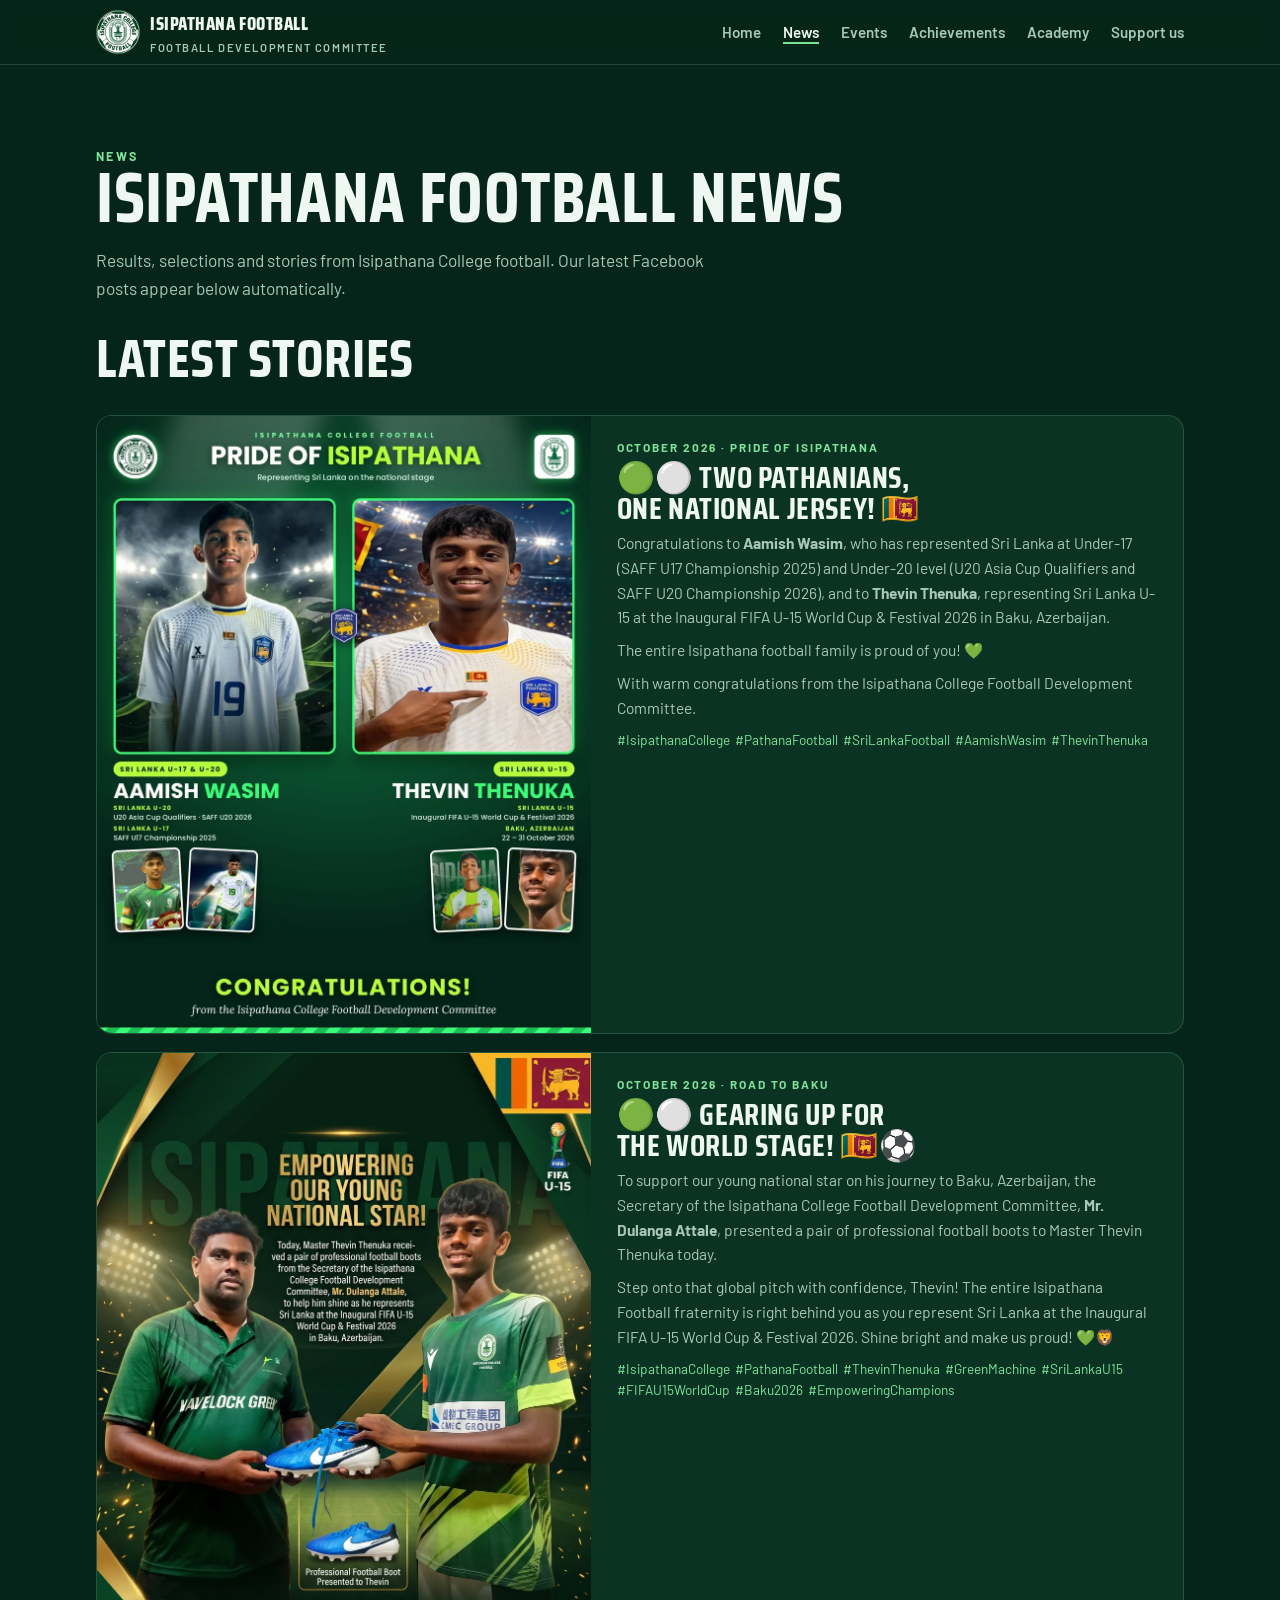
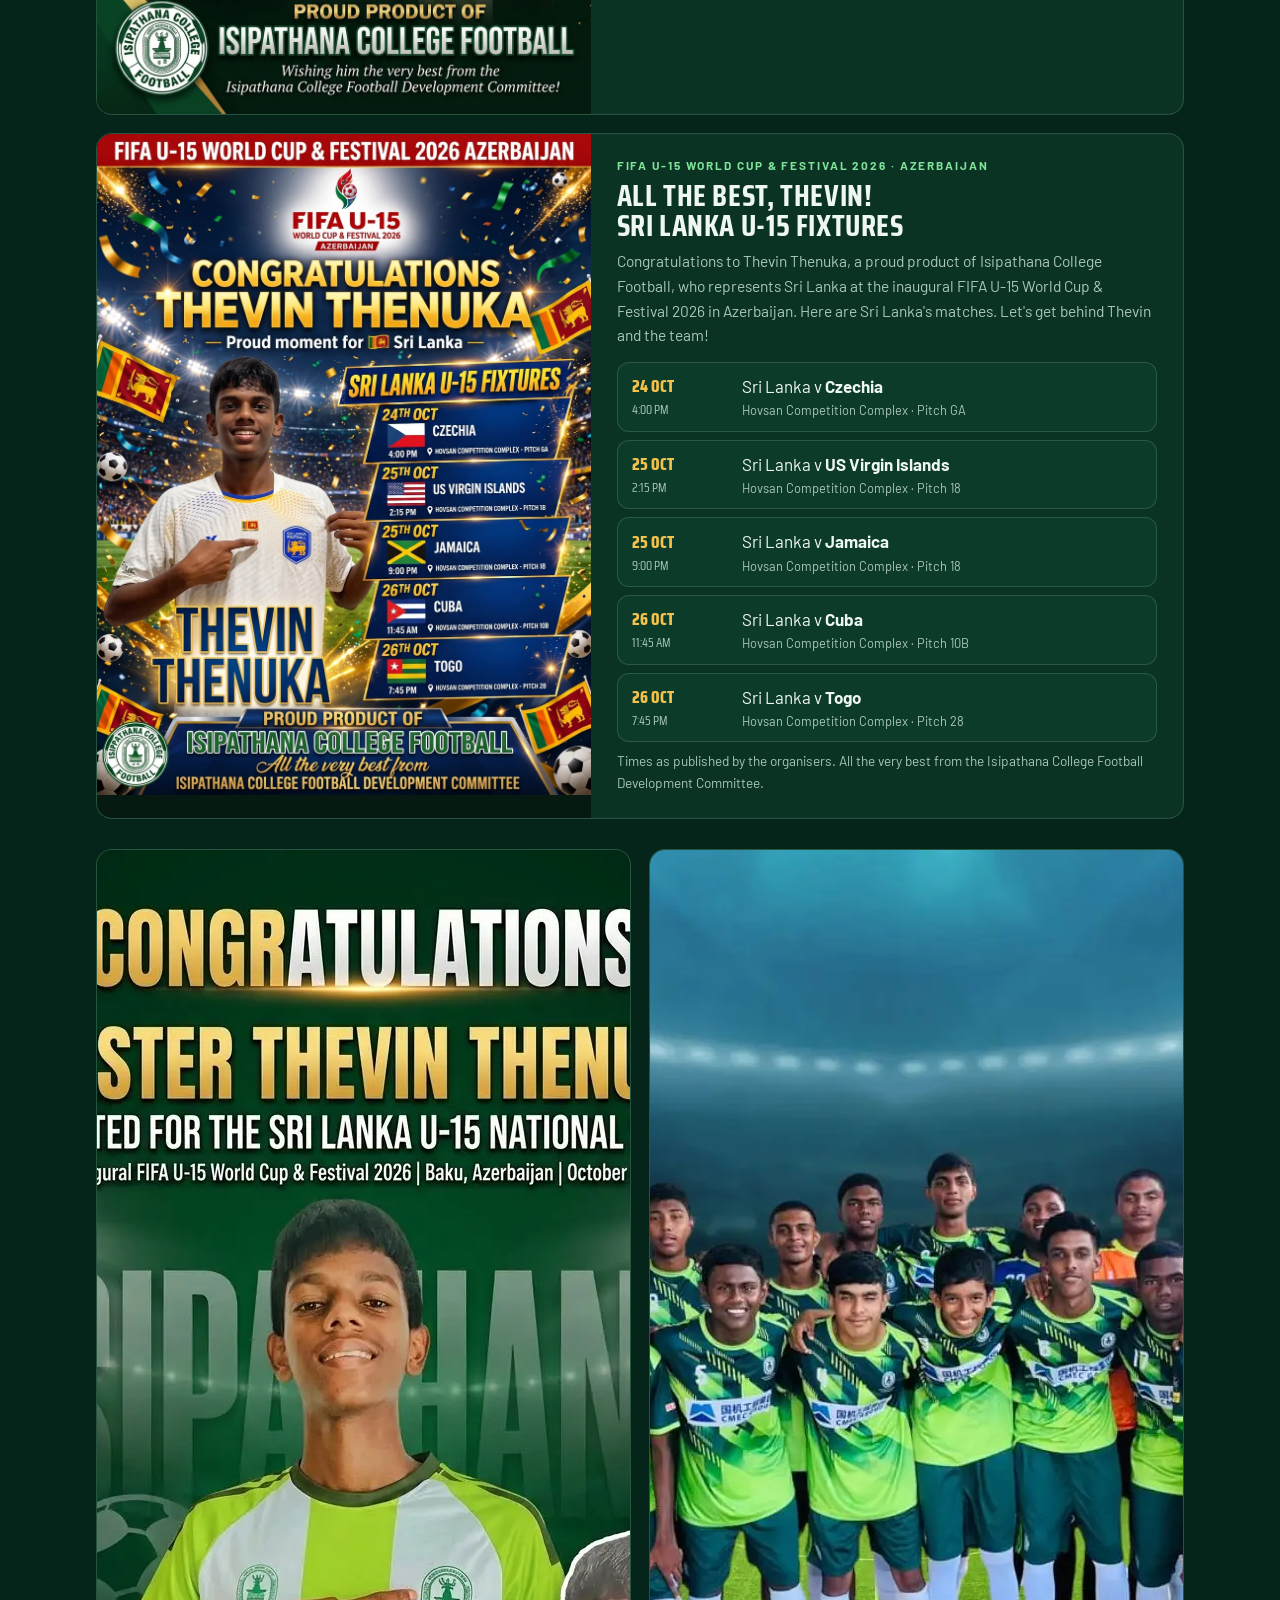
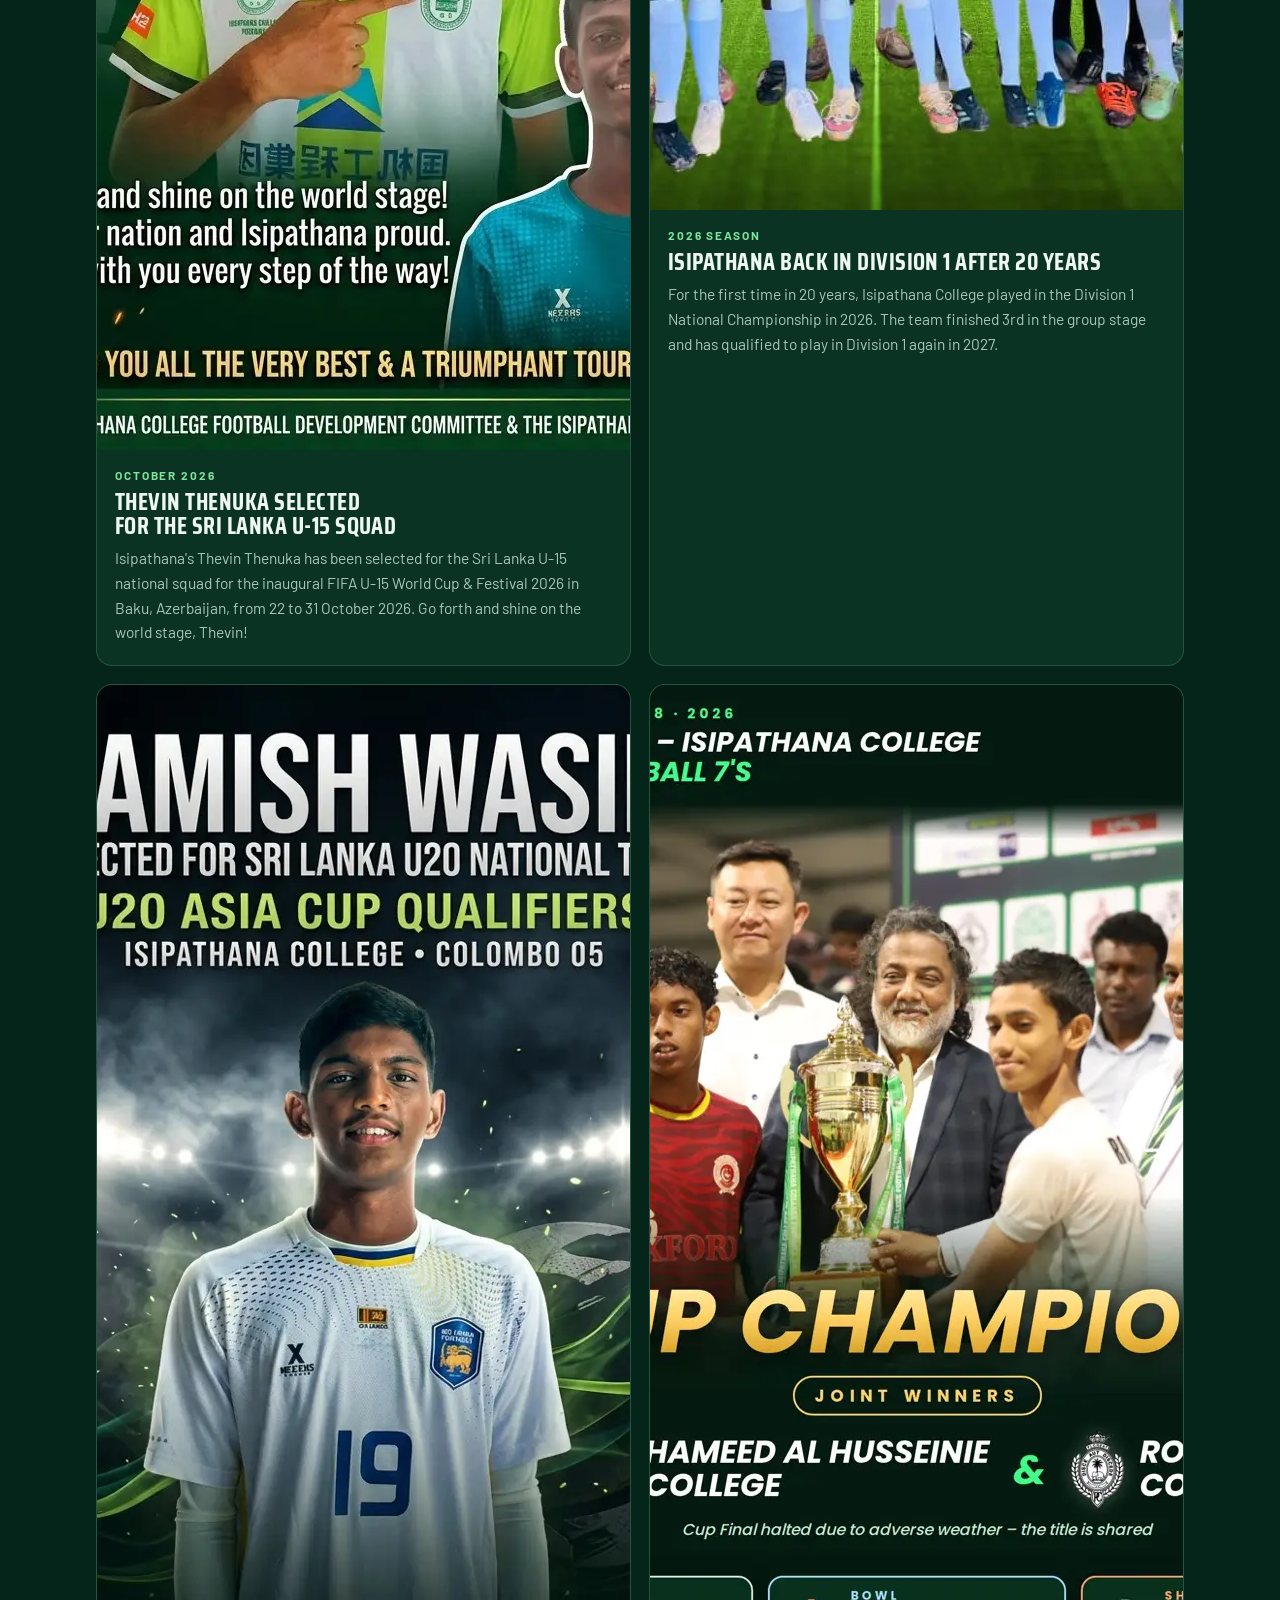
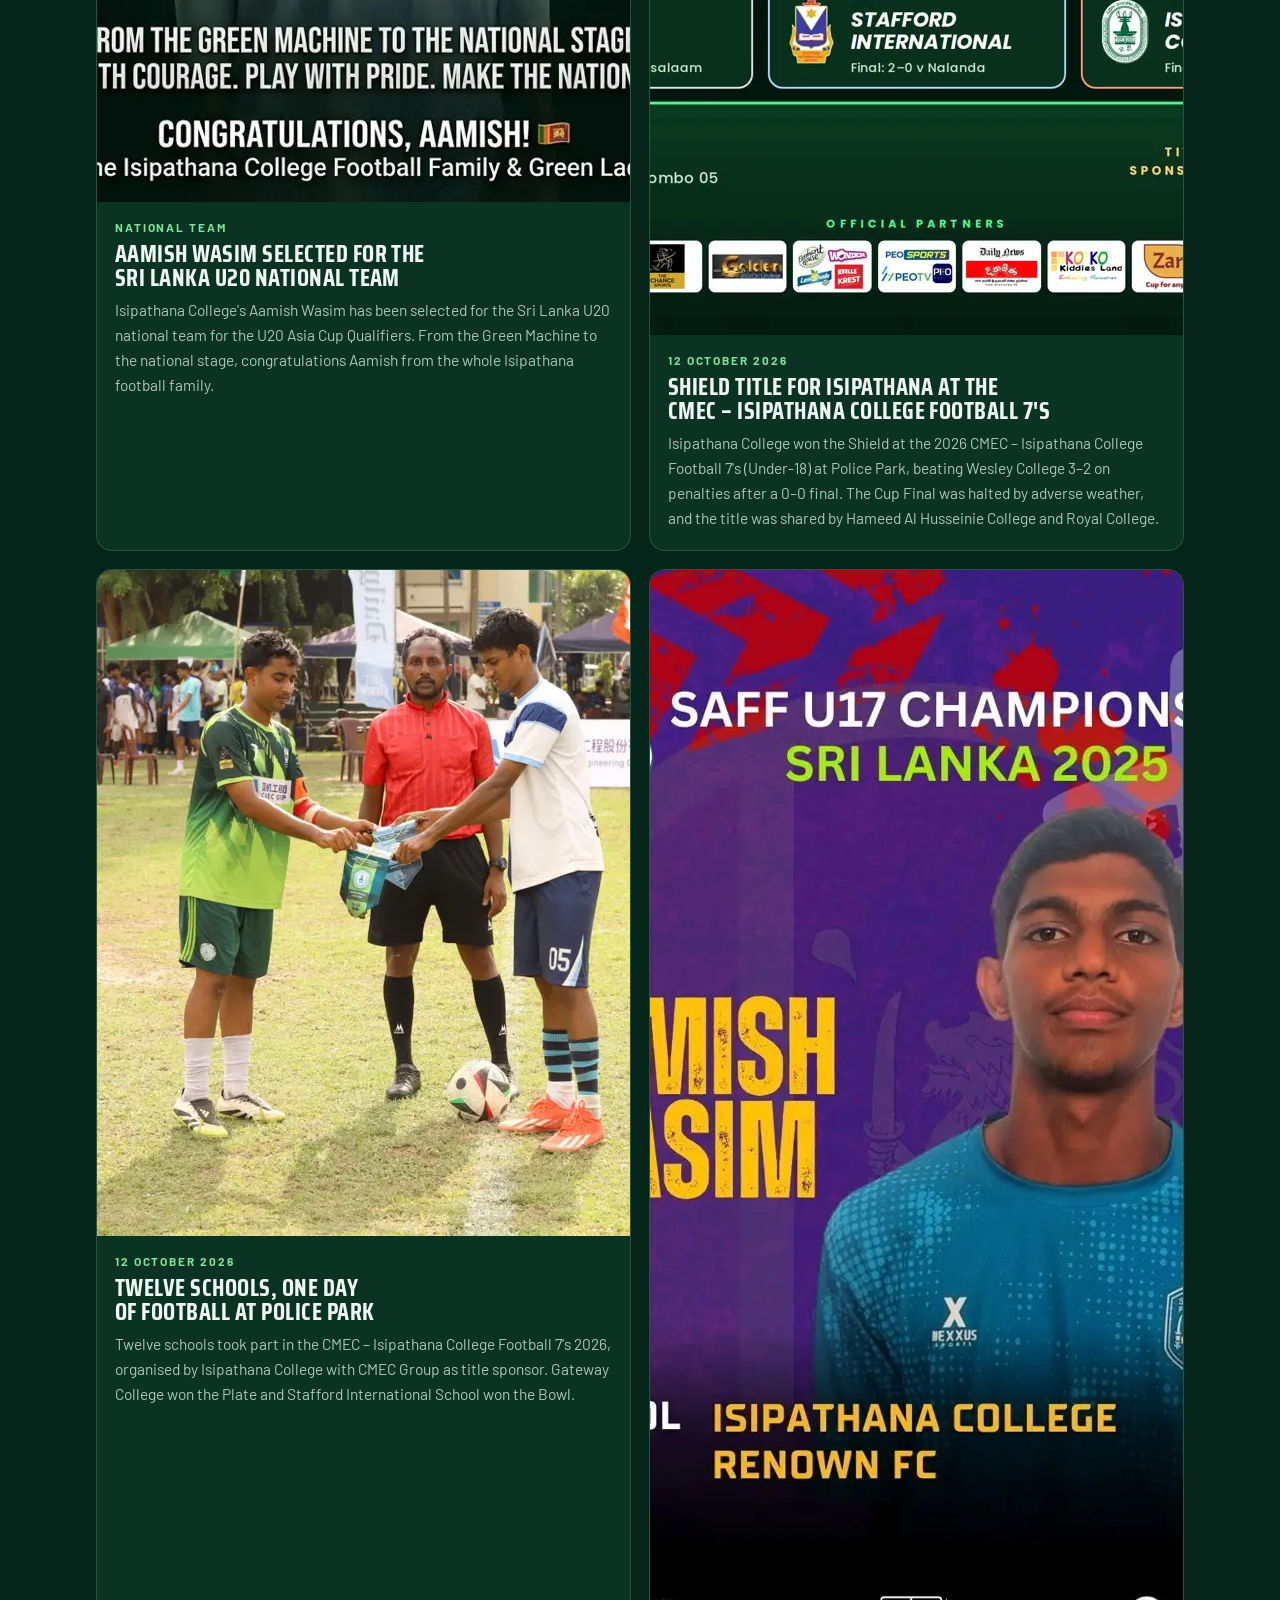
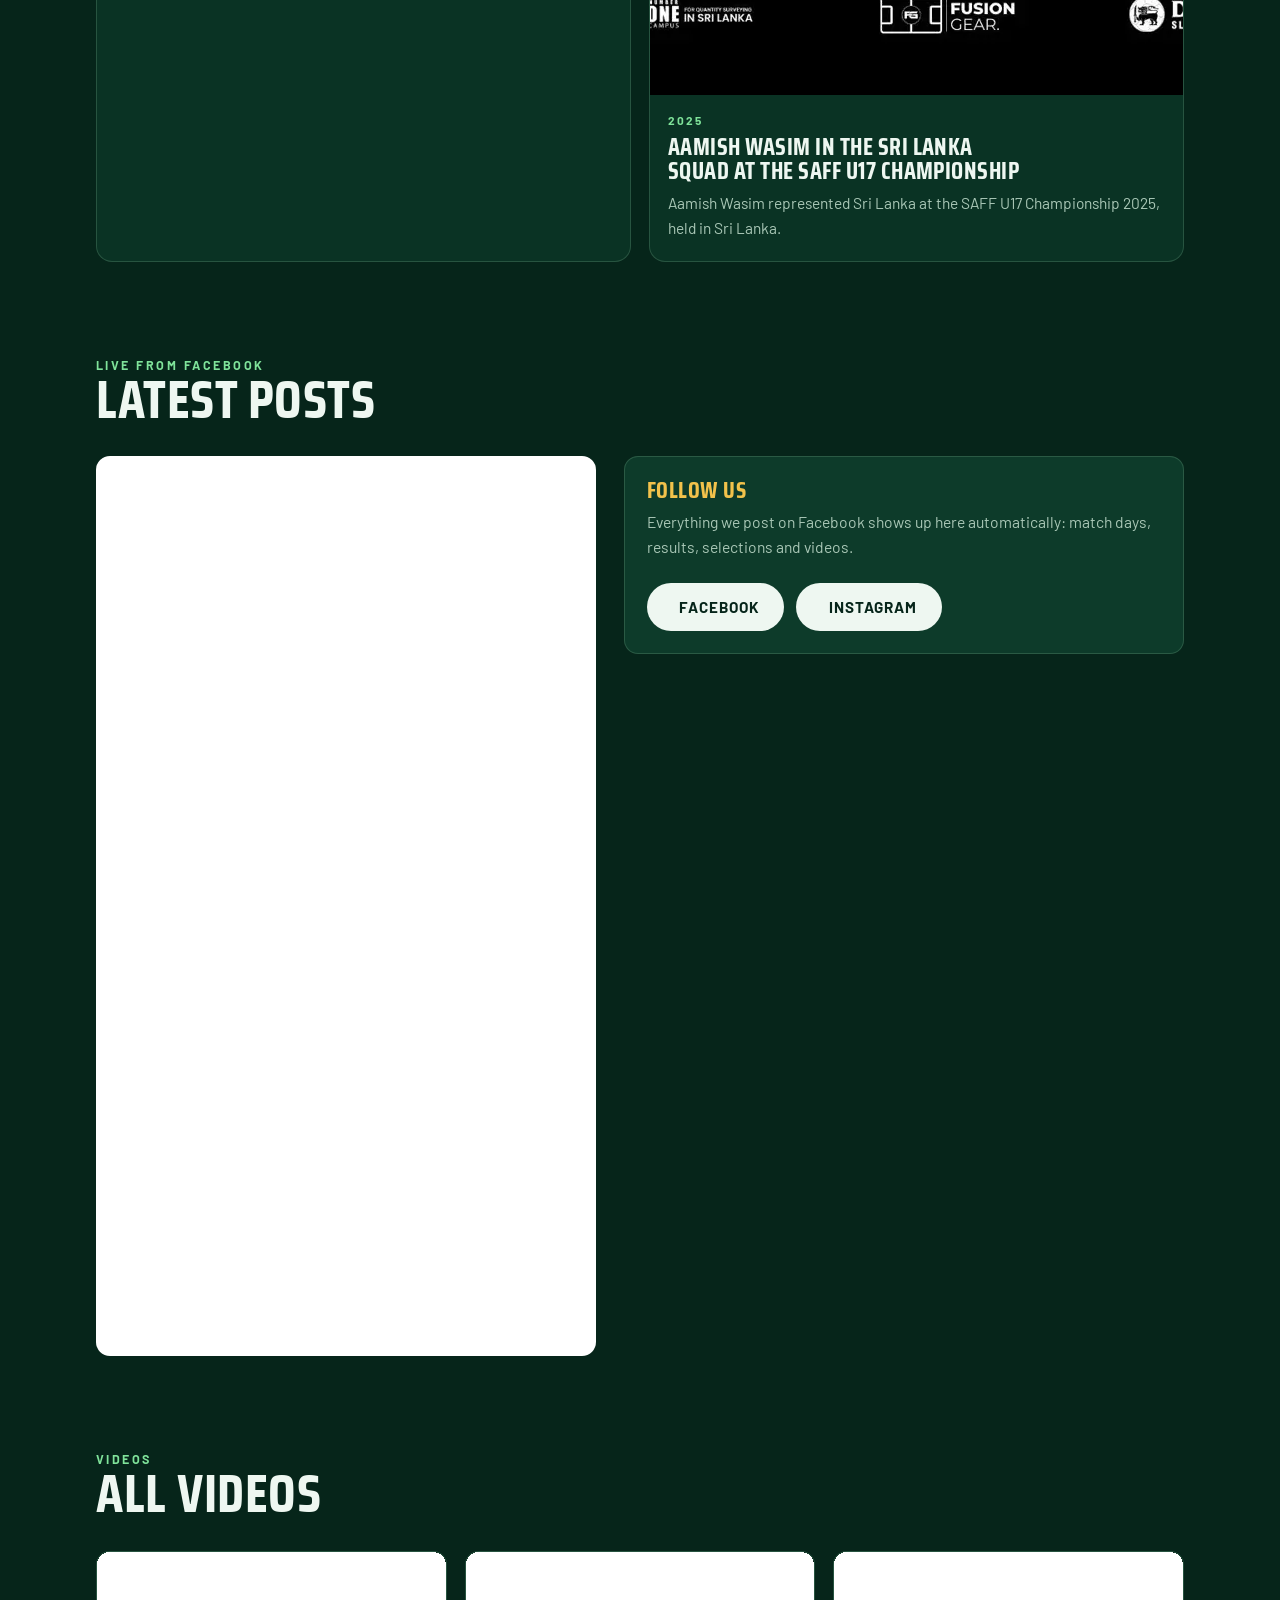
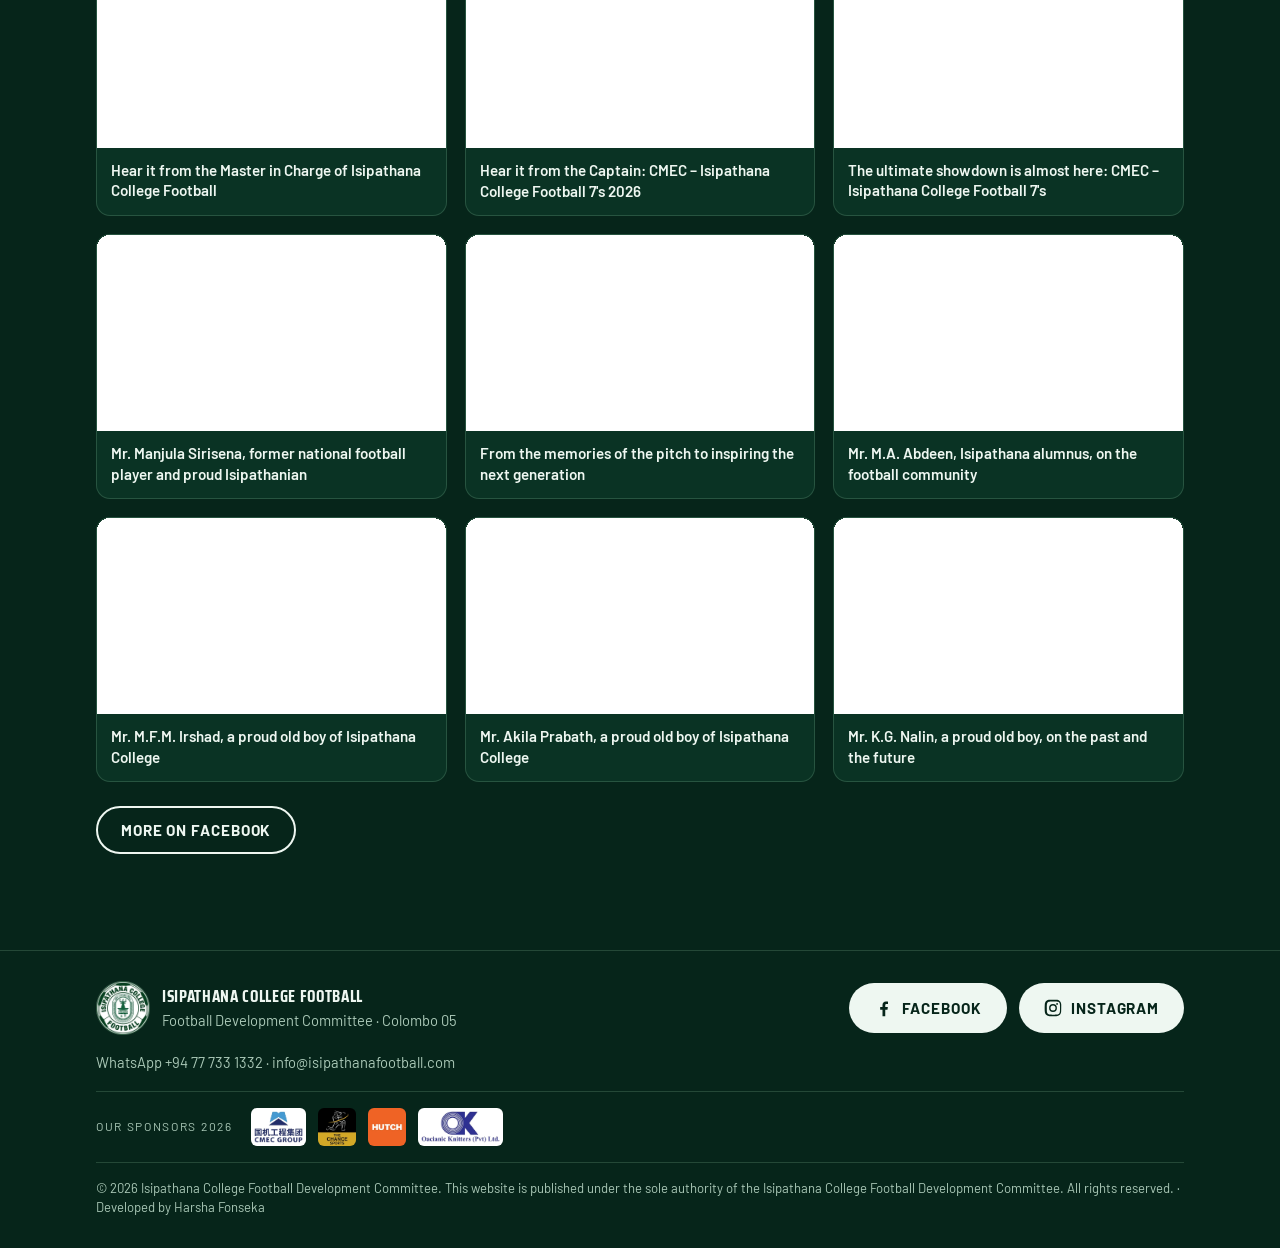
==== commit aedffdf9: "Add files via upload" ====
--- a/news.html
+++ b/news.html
@@ -31,6 +31,7 @@
 </div></section>
 <section style="padding-top:20px"><div class="wrap">
   <h2>Latest stories</h2>
+  <article class="post feature-post"><a class="fp-img" href="img/g-pride.webp" target="_blank" rel="noopener" aria-label="Open the full poster"><img src="img/g-pride.webp" width="1000" height="1250" alt="Pride of Isipathana poster: Aamish Wasim and Thevin Thenuka in Sri Lanka national jerseys" loading="eager"></a><div class="body"><time>October 2026 · Pride of Isipathana</time><h3>🟢⚪ Two Pathanians, one national jersey! 🇱🇰</h3><p>Congratulations to <b>Aamish Wasim</b>, who has represented Sri Lanka at Under-17 (SAFF U17 Championship 2025) and Under-20 level (U20 Asia Cup Qualifiers and SAFF U20 Championship 2026), and to <b>Thevin Thenuka</b>, representing Sri Lanka U-15 at the Inaugural FIFA U-15 World Cup &amp; Festival 2026 in Baku, Azerbaijan.</p><p>The entire Isipathana football family is proud of you! 💚</p><p>With warm congratulations from the Isipathana College Football Development Committee.</p><p class="hashtags">#IsipathanaCollege #PathanaFootball #SriLankaFootball #AamishWasim #ThevinThenuka</p></div></article>
   <article class="post feature-post"><a class="fp-img" href="img/g-thevin-boots.webp" target="_blank" rel="noopener" aria-label="Open the full poster"><img src="img/g-thevin-boots.webp" width="1000" height="1339" alt="Mr. Dulanga Attale presents professional football boots to Thevin Thenuka" loading="eager"></a><div class="body"><time>October 2026 · Road to Baku</time><h3>🟢⚪ Gearing up for the world stage! 🇱🇰⚽</h3><p>To support our young national star on his journey to Baku, Azerbaijan, the Secretary of the Isipathana College Football Development Committee, <b>Mr. Dulanga Attale</b>, presented a pair of professional football boots to Master Thevin Thenuka today.</p><p>Step onto that global pitch with confidence, Thevin! The entire Isipathana Football fraternity is right behind you as you represent Sri Lanka at the Inaugural FIFA U-15 World Cup &amp; Festival 2026. Shine bright and make us proud! 💚🦁</p><p class="hashtags">#IsipathanaCollege #PathanaFootball #ThevinThenuka #GreenMachine #SriLankaU15 #FIFAU15WorldCup #Baku2026 #EmpoweringChampions</p></div></article>
   <article class="post feature-post"><a class="fp-img" href="img/g-thevin-fixtures.webp" target="_blank" rel="noopener" aria-label="Open the full poster"><img src="img/g-thevin-fixtures.webp" width="1000" height="1339" alt="Congratulations Thevin Thenuka poster with the Sri Lanka U-15 fixtures at the FIFA U-15 World Cup and Festival 2026" loading="eager"></a><div class="body"><time>FIFA U-15 World Cup &amp; Festival 2026 · Azerbaijan</time><h3>All the best, Thevin! Sri Lanka U-15 fixtures</h3><p>Congratulations to Thevin Thenuka, a proud product of Isipathana College Football, who represents Sri Lanka at the inaugural FIFA U-15 World Cup &amp; Festival 2026 in Azerbaijan. Here are Sri Lanka's matches. Let's get behind Thevin and the team!</p><ul class="fixtures"><li><span class="fd">24 Oct<small>4:00 PM</small></span><span class="fo">Sri Lanka v <b>Czechia</b><small>Hovsan Competition Complex · Pitch GA</small></span></li><li><span class="fd">25 Oct<small>2:15 PM</small></span><span class="fo">Sri Lanka v <b>US Virgin Islands</b><small>Hovsan Competition Complex · Pitch 18</small></span></li><li><span class="fd">25 Oct<small>9:00 PM</small></span><span class="fo">Sri Lanka v <b>Jamaica</b><small>Hovsan Competition Complex · Pitch 18</small></span></li><li><span class="fd">26 Oct<small>11:45 AM</small></span><span class="fo">Sri Lanka v <b>Cuba</b><small>Hovsan Competition Complex · Pitch 10B</small></span></li><li><span class="fd">26 Oct<small>7:45 PM</small></span><span class="fo">Sri Lanka v <b>Togo</b><small>Hovsan Competition Complex · Pitch 28</small></span></li></ul><p class="fx-note">Times as published by the organisers. All the very best from the Isipathana College Football Development Committee.</p></div></article>
   <div class="news"><article class="post"><img src="img/g-thevin.webp" alt="" loading="lazy" width="896" height="1200"><div class="body"><time>October 2026</time><h3>Thevin Thenuka selected for the Sri Lanka U-15 squad</h3><p>Isipathana's Thevin Thenuka has been selected for the Sri Lanka U-15 national squad for the inaugural FIFA U-15 World Cup & Festival 2026 in Baku, Azerbaijan, from 22 to 31 October 2026. Go forth and shine on the world stage, Thevin!</p></div></article><article class="post"><img src="img/hero-squad.webp" alt="" loading="lazy" width="1280" height="960"><div class="body"><time>2026 season</time><h3>Isipathana back in Division 1 after 20 years</h3><p>For the first time in 20 years, Isipathana College played in the Division 1 National Championship in 2026. The team finished 3rd in the group stage and has qualified to play in Division 1 again in 2027.</p></div></article><article class="post"><img src="img/g-aamish-u20.webp" alt="" loading="lazy" width="900" height="1117"><div class="body"><time>National team</time><h3>Aamish Wasim selected for the Sri Lanka U20 national team</h3><p>Isipathana College's Aamish Wasim has been selected for the Sri Lanka U20 national team for the U20 Asia Cup Qualifiers. From the Green Machine to the national stage, congratulations Aamish from the whole Isipathana football family.</p></div></article><article class="post"><img src="img/g-results.webp" alt="" loading="lazy" width="1000" height="1250"><div class="body"><time>12 October 2026</time><h3>Shield title for Isipathana at the CMEC – Isipathana College Football 7's</h3><p>Isipathana College won the Shield at the 2026 CMEC – Isipathana College Football 7's (Under-18) at Police Park, beating Wesley College 3–2 on penalties after a 0–0 final. The Cup Final was halted by adverse weather, and the title was shared by Hameed Al Husseinie College and Royal College.</p></div></article><article class="post"><img src="img/g-pennant.webp" alt="" loading="lazy" width="1000" height="666"><div class="body"><time>12 October 2026</time><h3>Twelve schools, one day of football at Police Park</h3><p>Twelve schools took part in the CMEC – Isipathana College Football 7's 2026, organised by Isipathana College with CMEC Group as title sponsor. Gateway College won the Plate and Stafford International School won the Bowl.</p></div></article><article class="post"><img src="img/g-aamish-saff.webp" alt="" loading="lazy" width="900" height="1125"><div class="body"><time>2025</time><h3>Aamish Wasim in the Sri Lanka squad at the SAFF U17 Championship</h3><p>Aamish Wasim represented Sri Lanka at the SAFF U17 Championship 2025, held in Sri Lanka.</p></div></article></div>
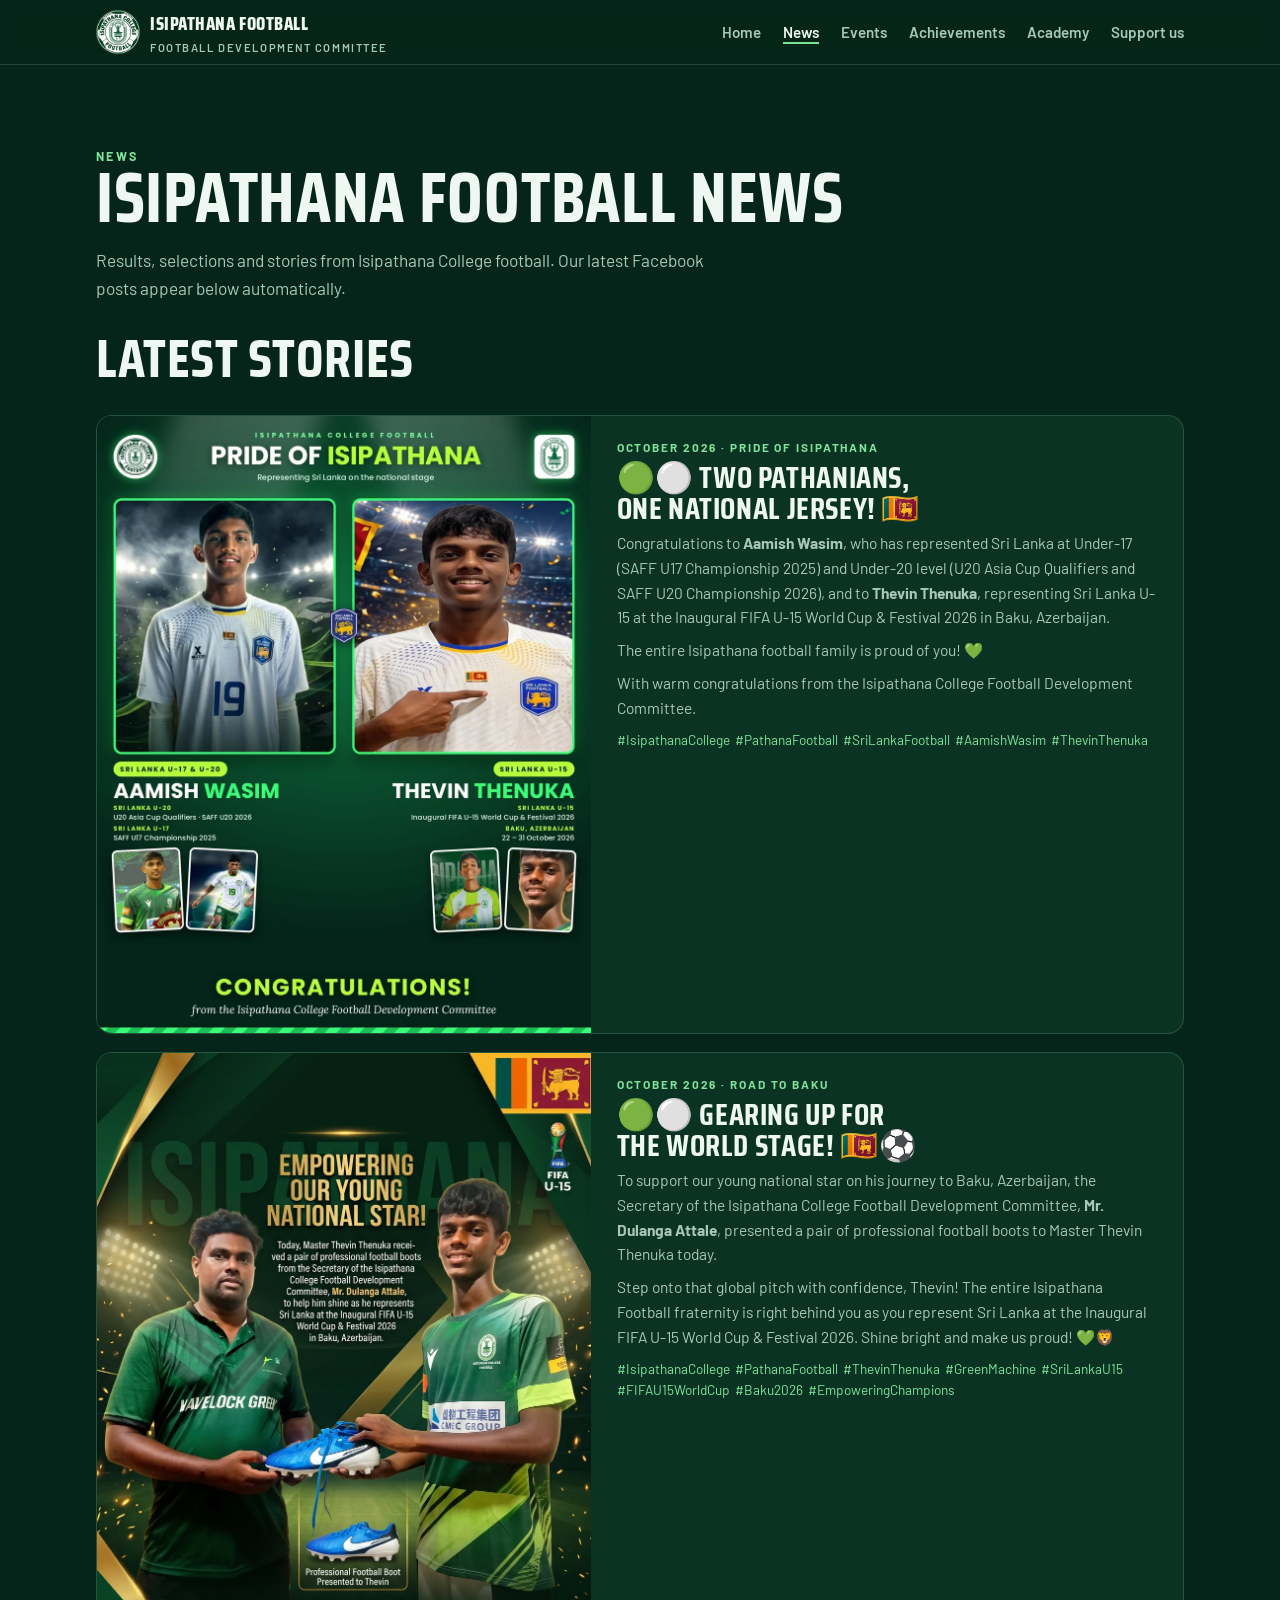
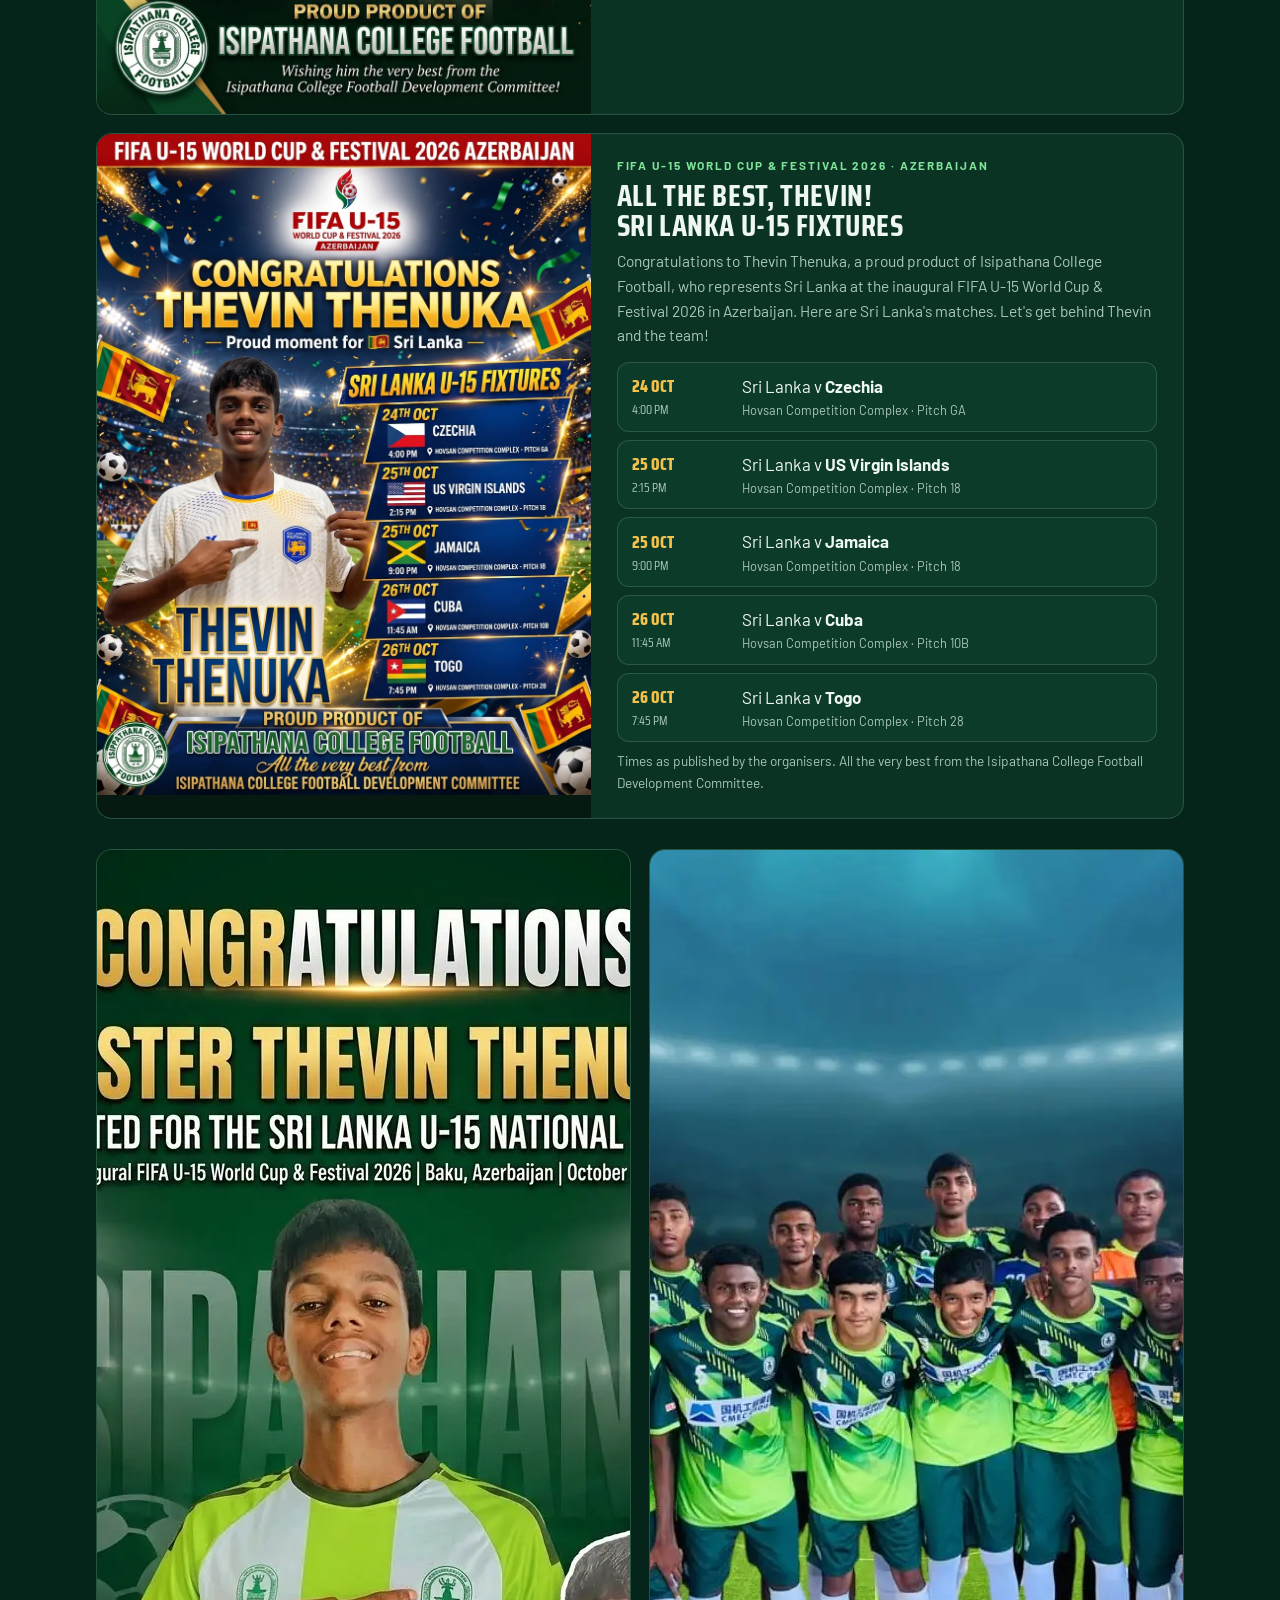
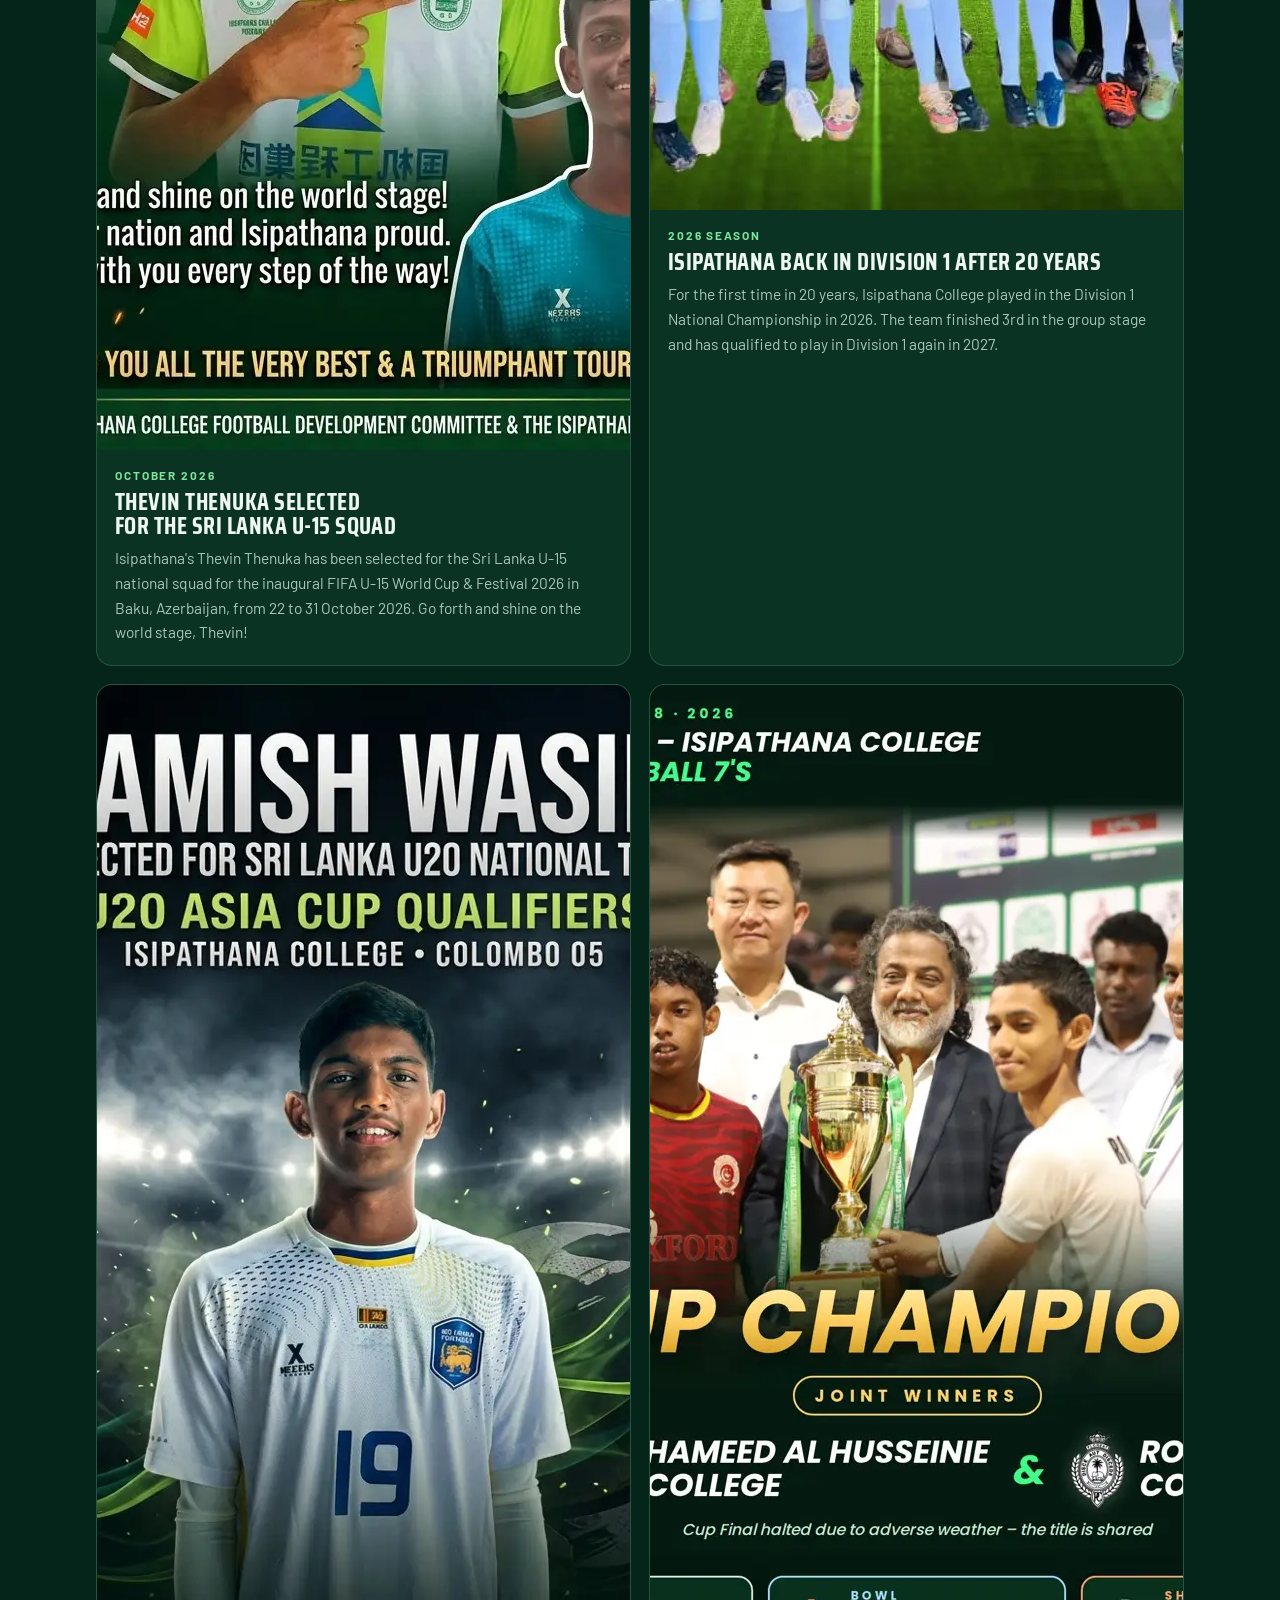
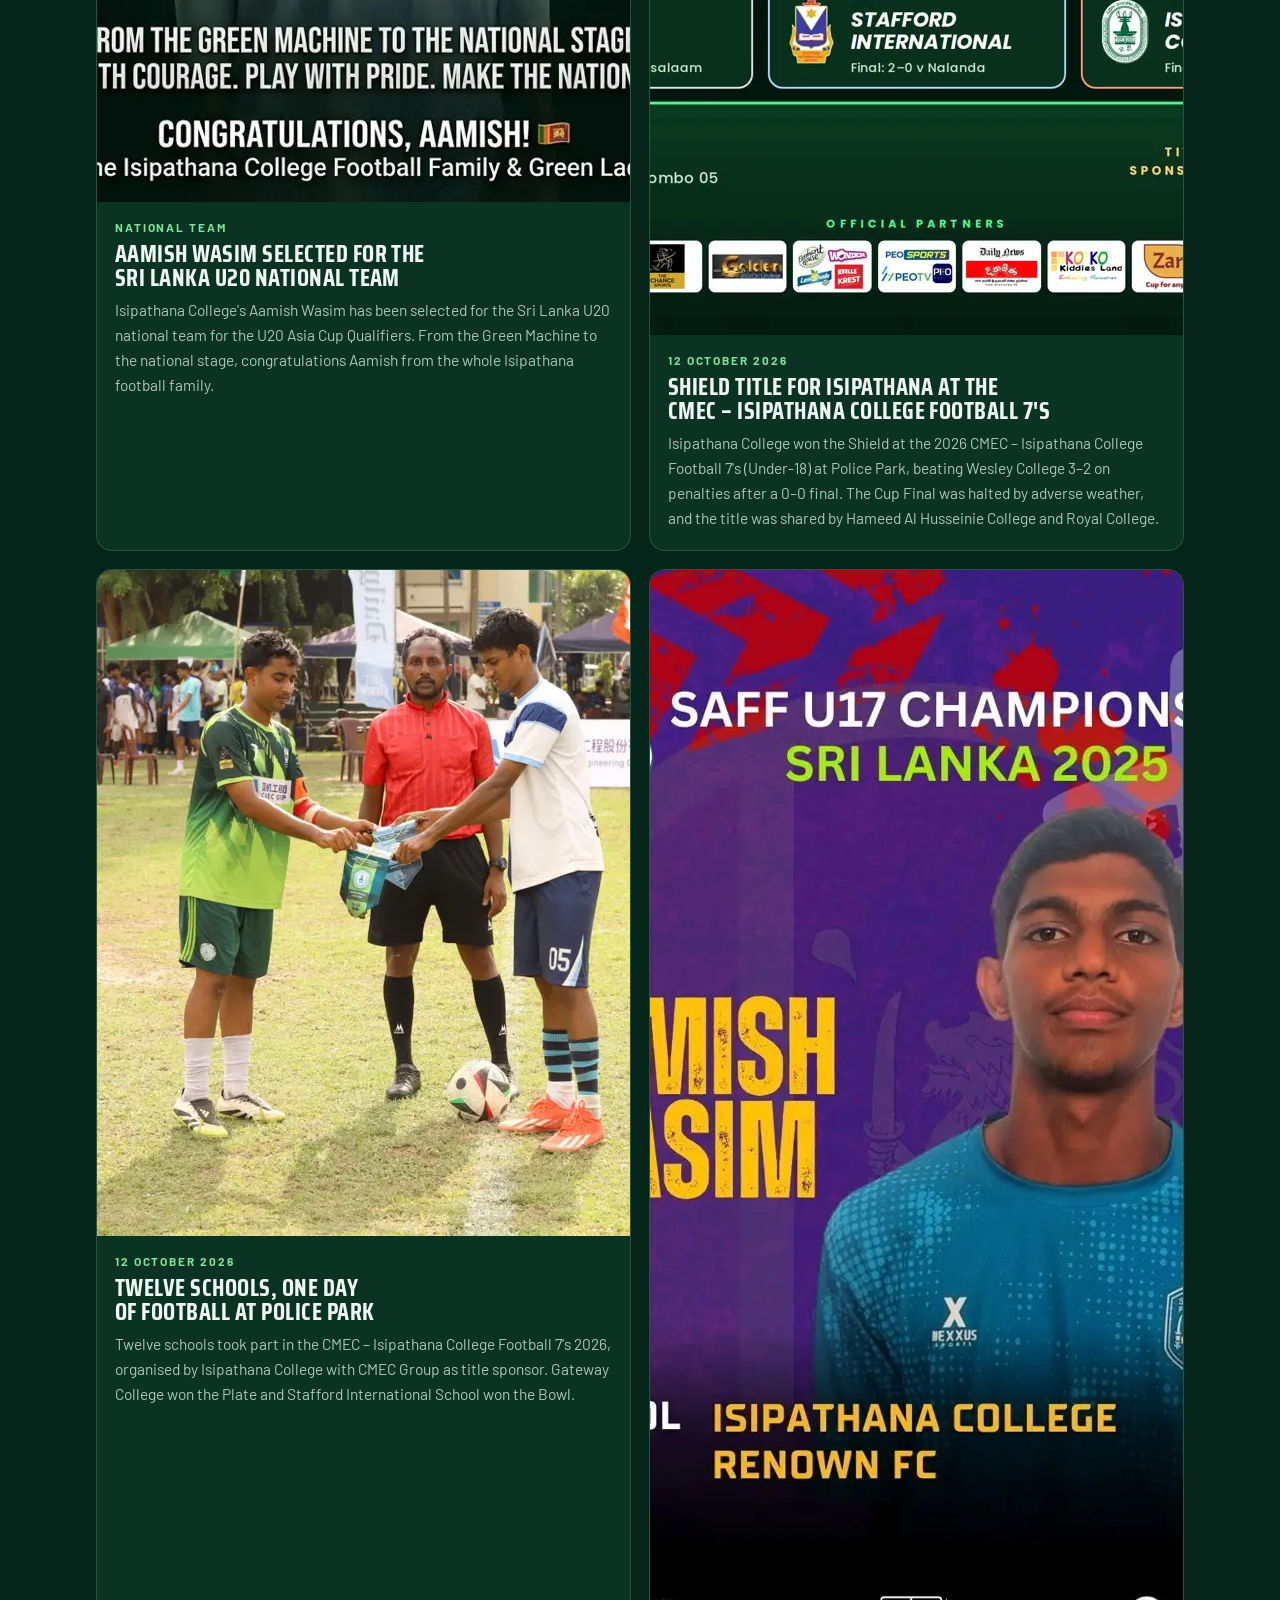
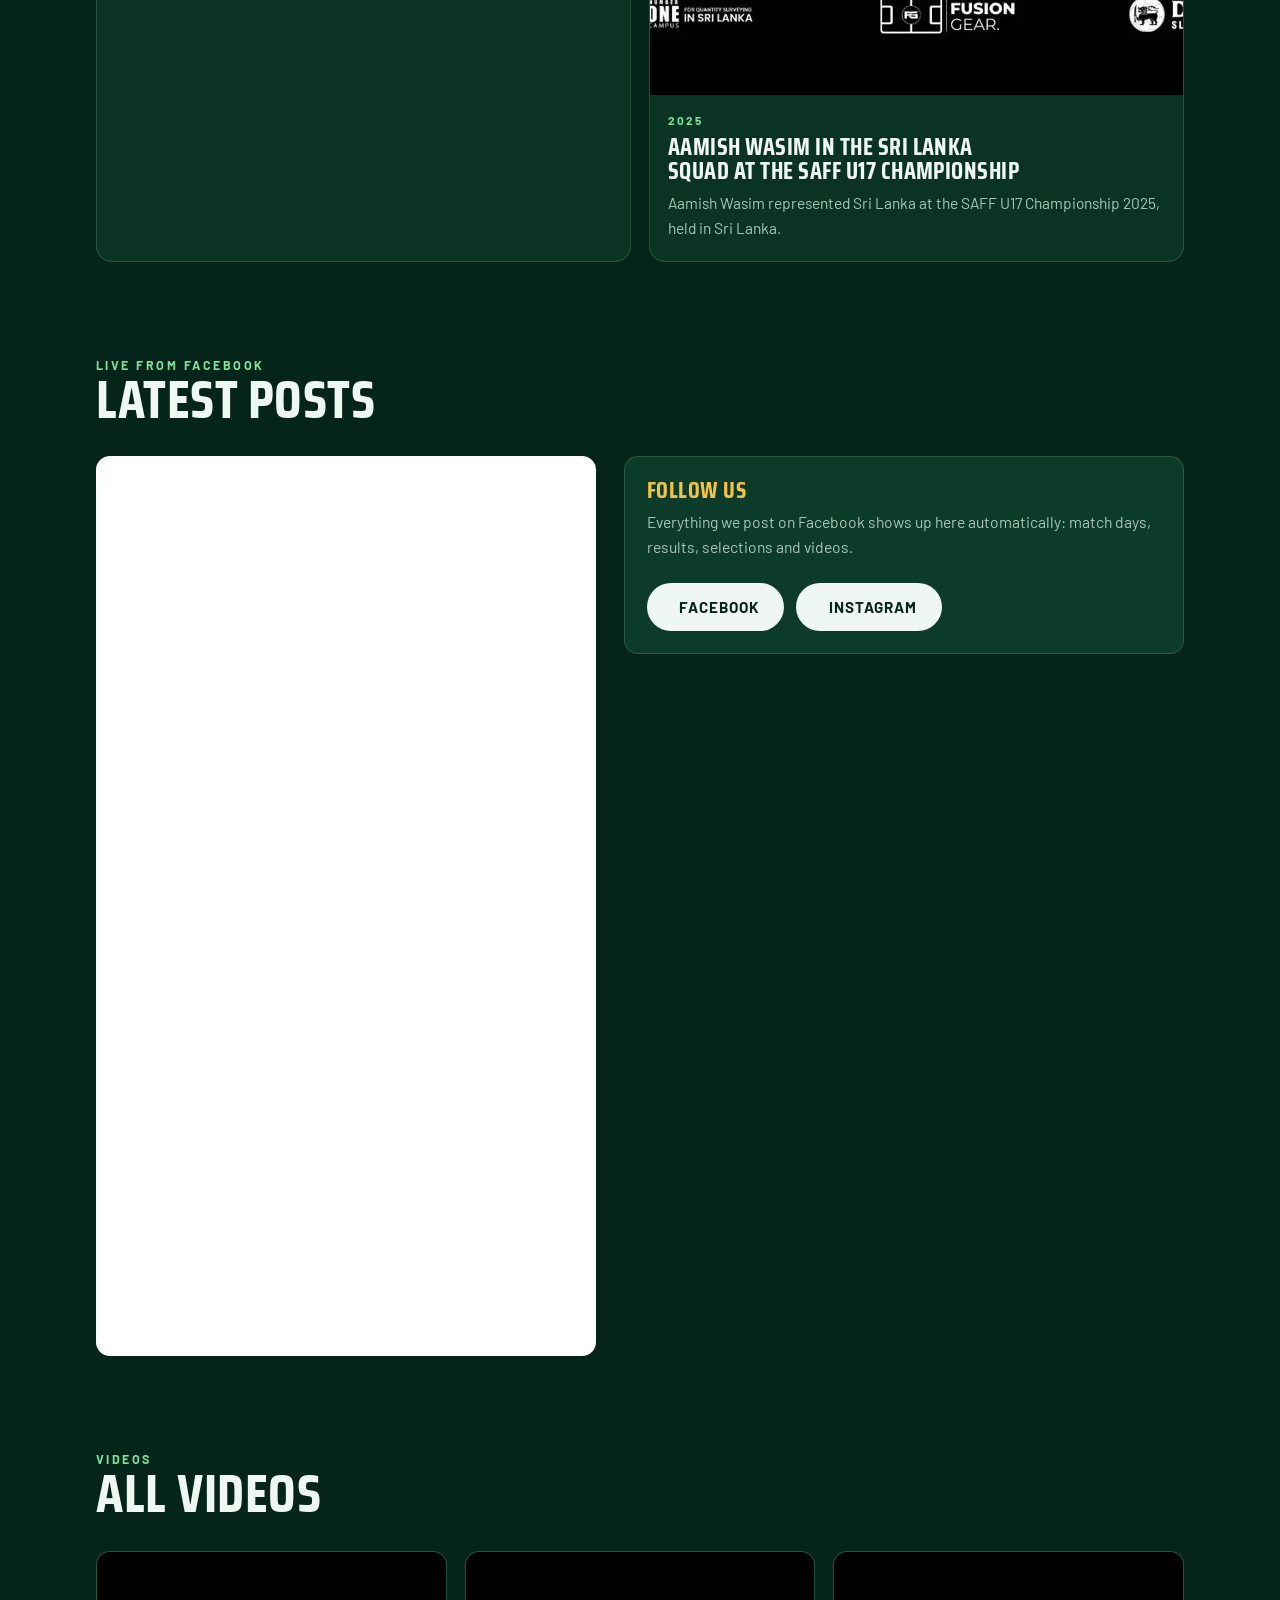
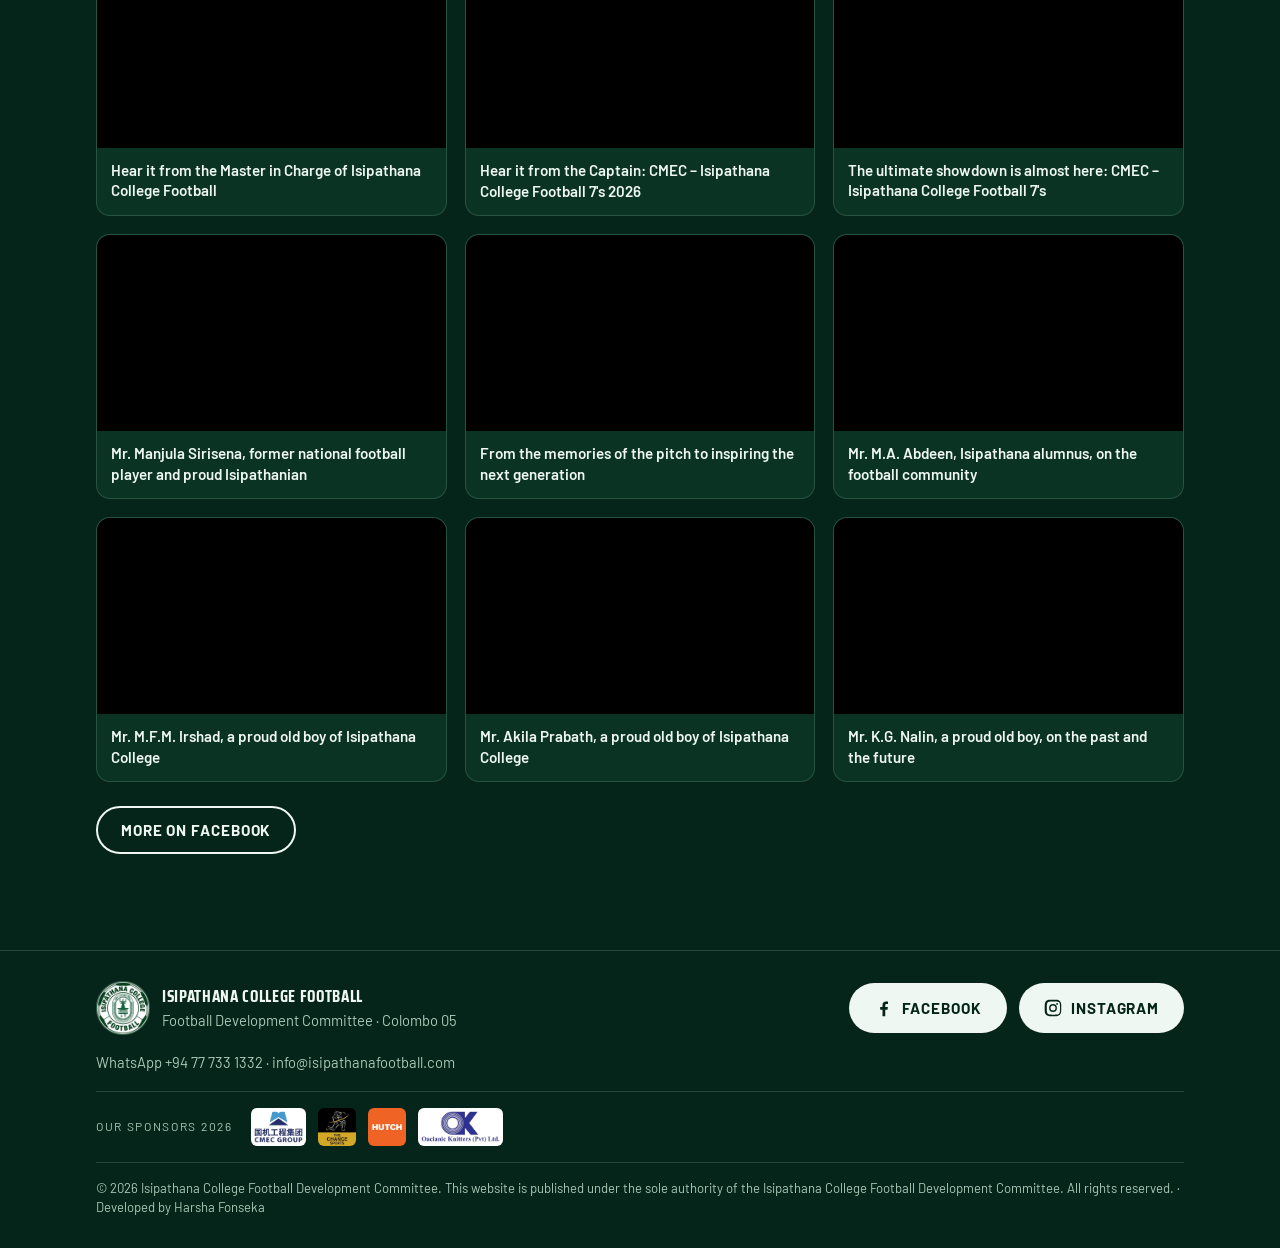
==== commit 6dd45d02: "Add files via upload" ====
--- a/news.html
+++ b/news.html
@@ -9,9 +9,9 @@
 <link rel="canonical" href="https://isipathanafootball.com/news.html">
 <meta property="og:type" content="website">
 <meta property="og:url" content="https://isipathanafootball.com/news.html">
-<meta property="og:title" content="News | Isipathana College Football">
-<meta property="og:description" content="News, results, player selections and videos from Isipathana College football.">
-<meta property="og:image" content="https://isipathanafootball.com/og-image.jpg">
+<meta property="og:title" content="Pride of Isipathana: Aamish Wasim and Thevin Thenuka represent Sri Lanka">
+<meta property="og:description" content="Two Pathanians, one national jersey! Congratulations from the Isipathana College Football Development Committee.">
+<meta property="og:image" content="https://isipathanafootball.com/og-pride.jpg?v=1">
 <meta name="twitter:card" content="summary_large_image">
 <meta name="keywords" content="Isipathana, Isipathana College, Isipathana football, Isipathana College football, isipathanafootball, Colombo 05 football, school football Sri Lanka">
 <link rel="preconnect" href="https://fonts.googleapis.com">
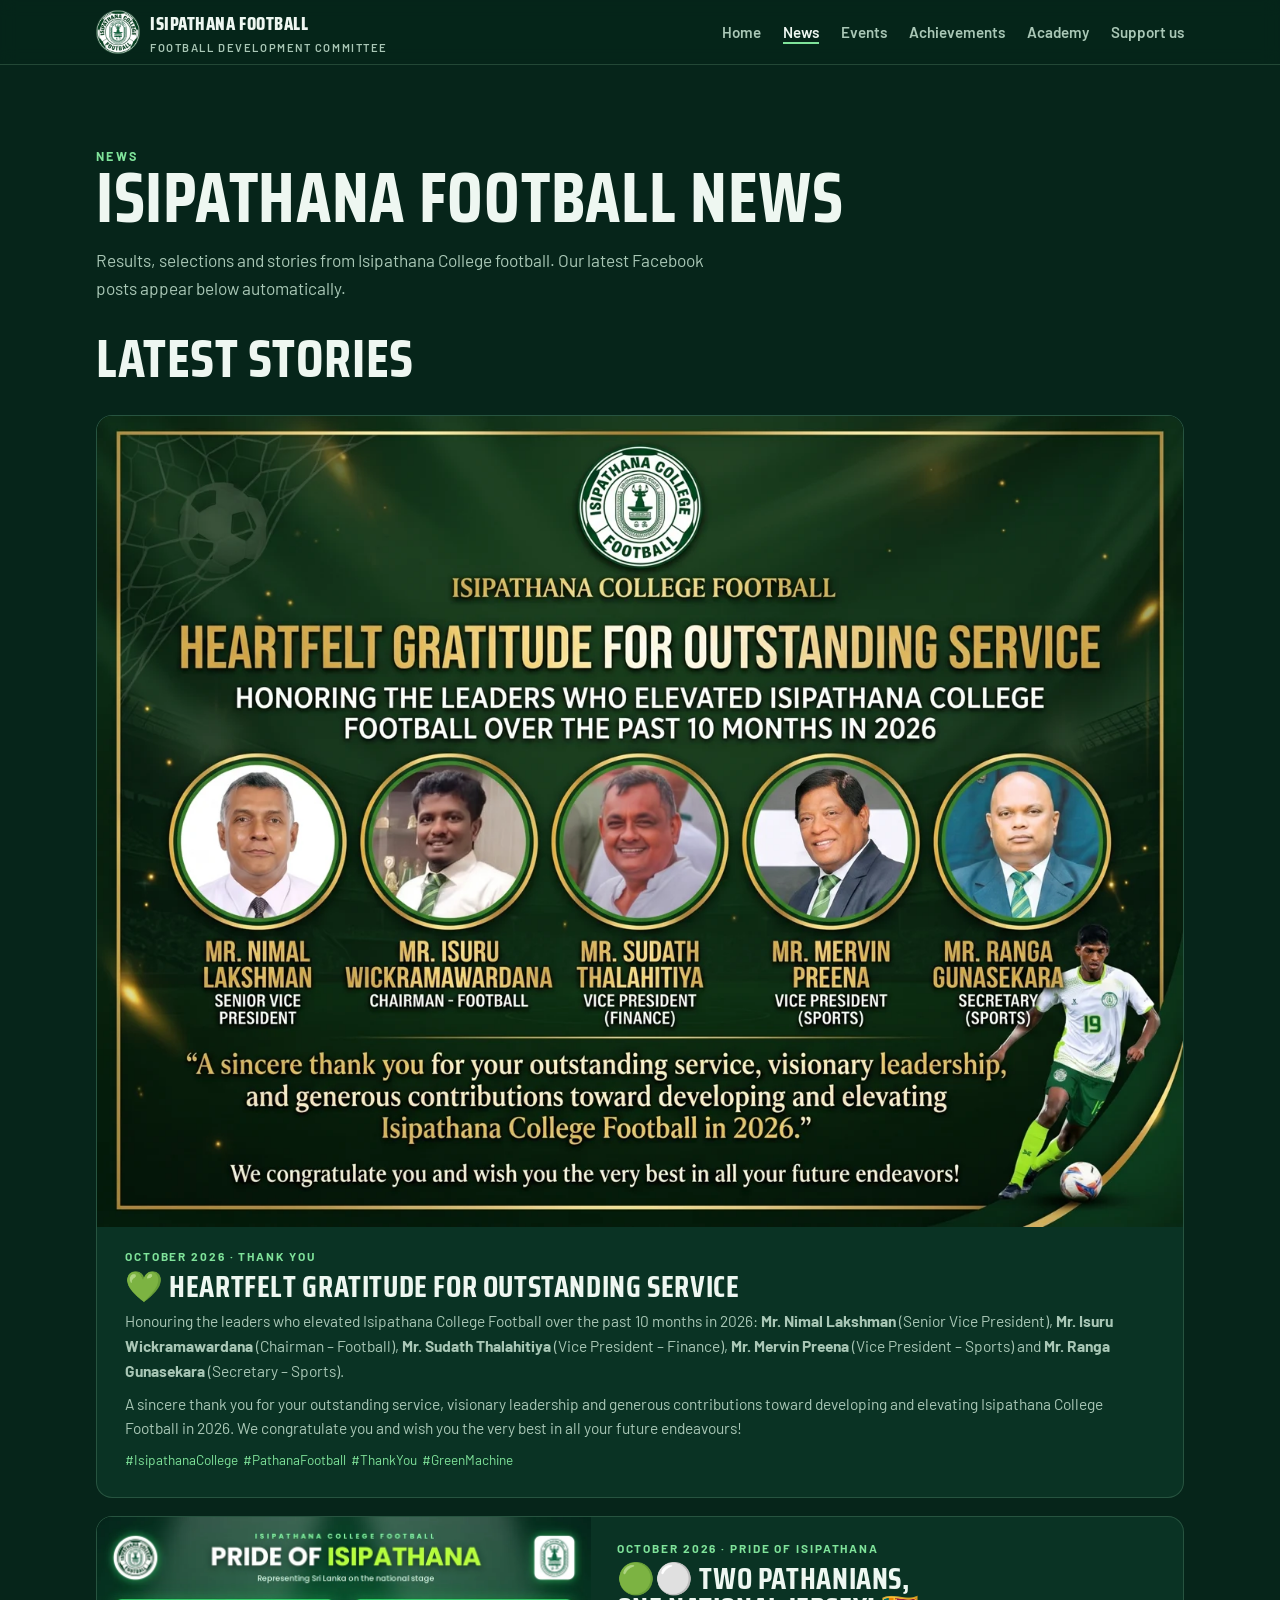
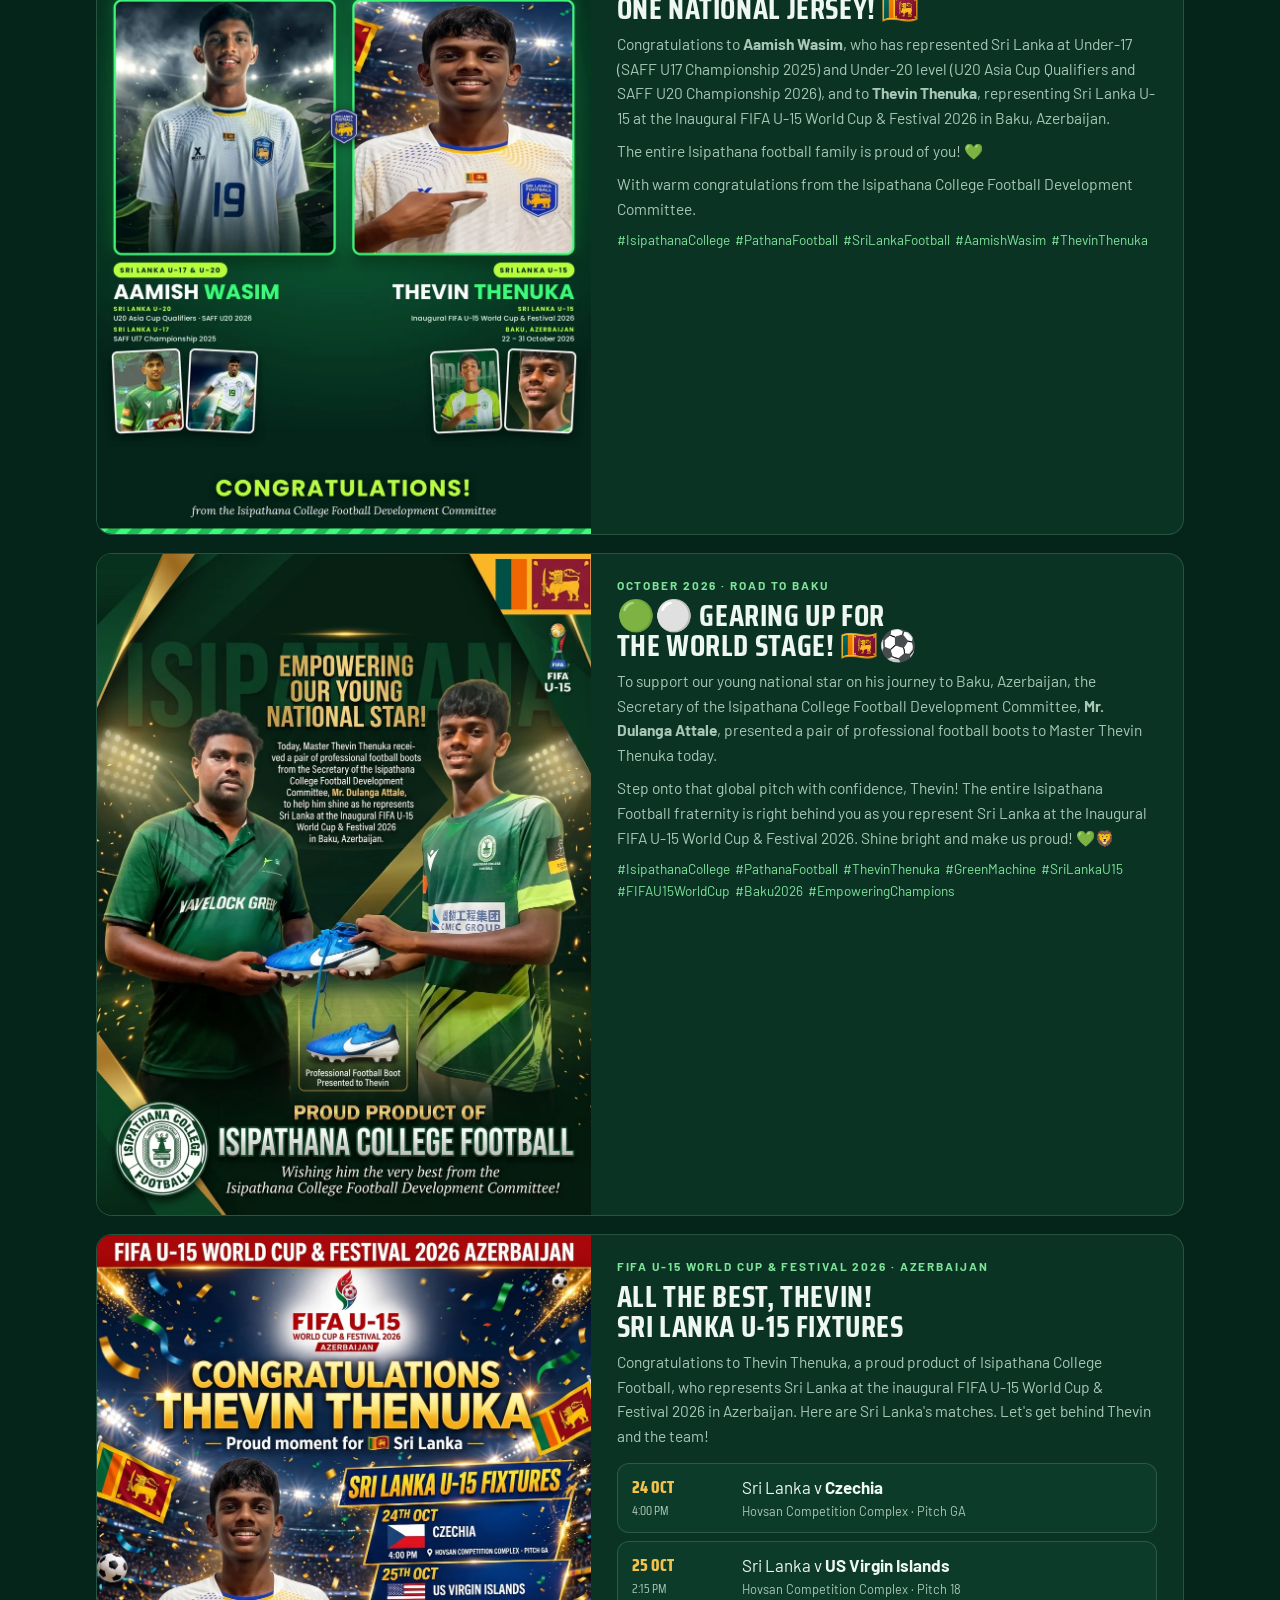
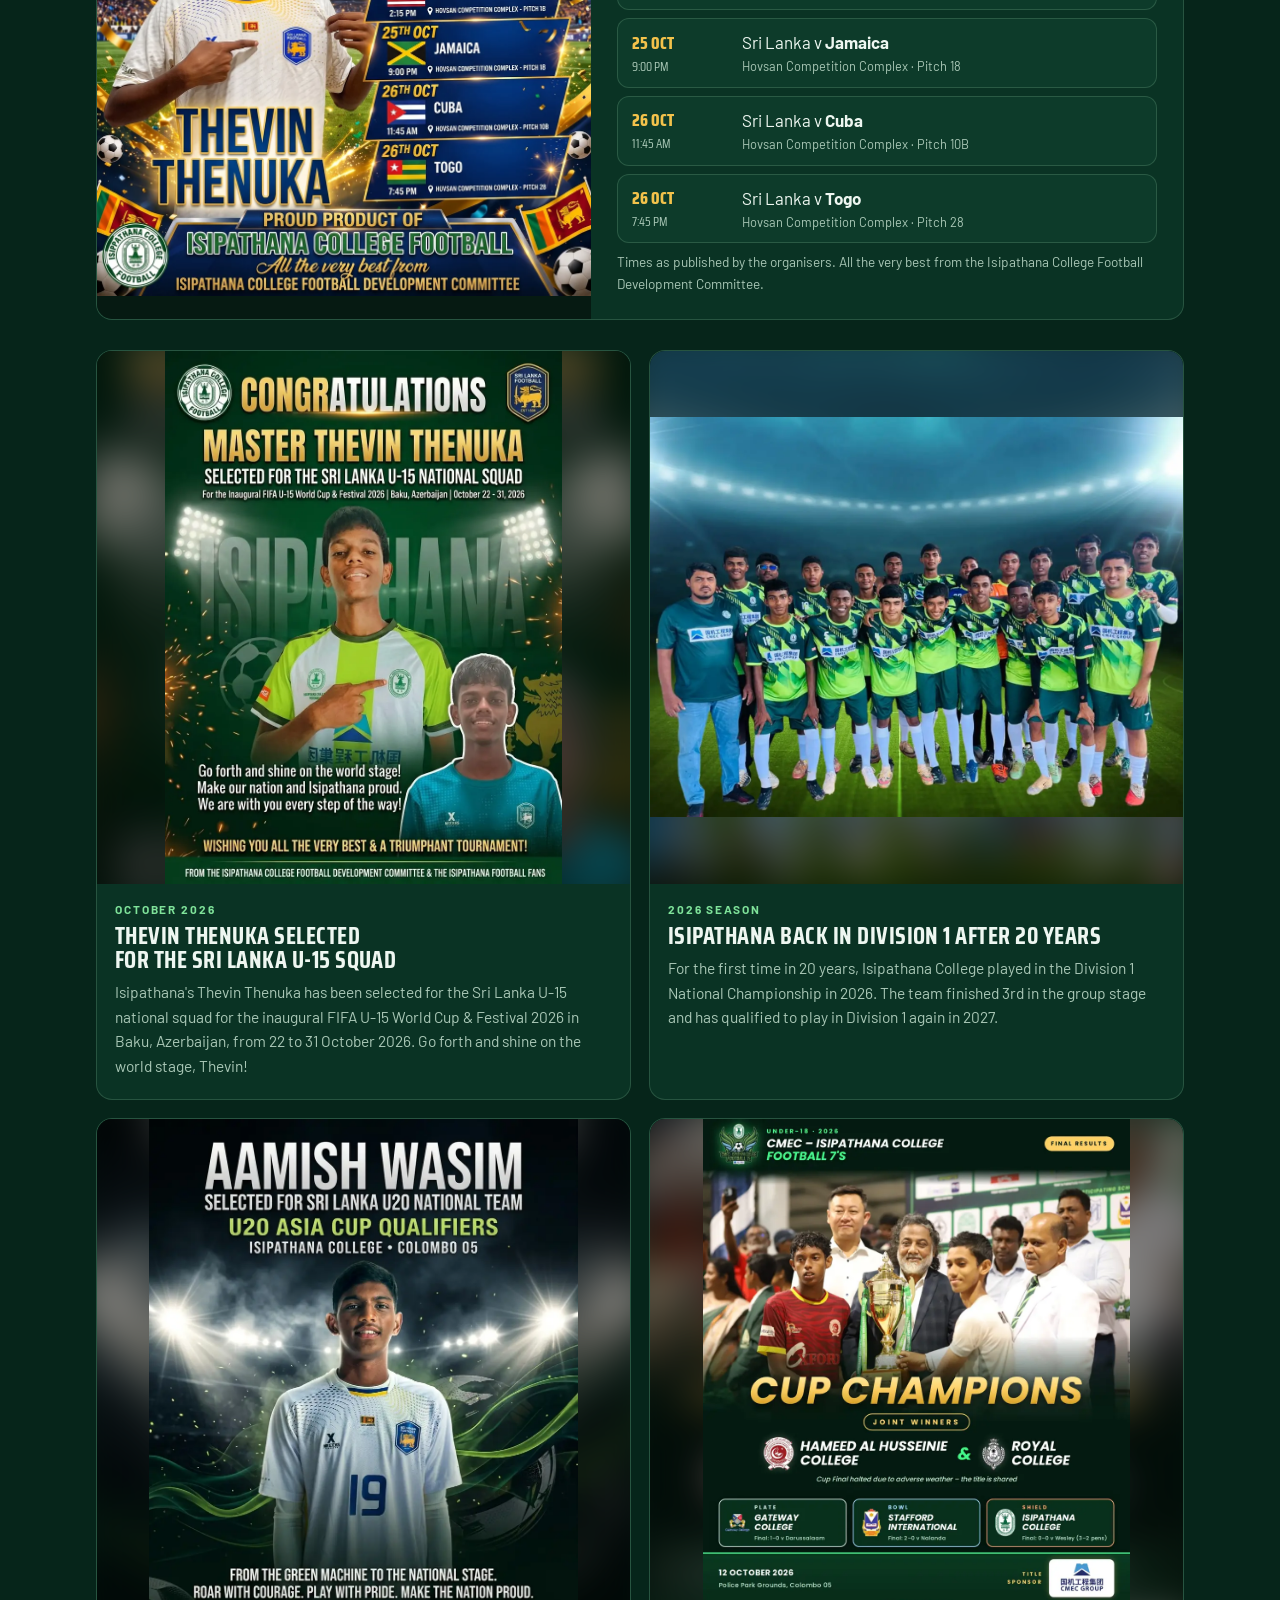
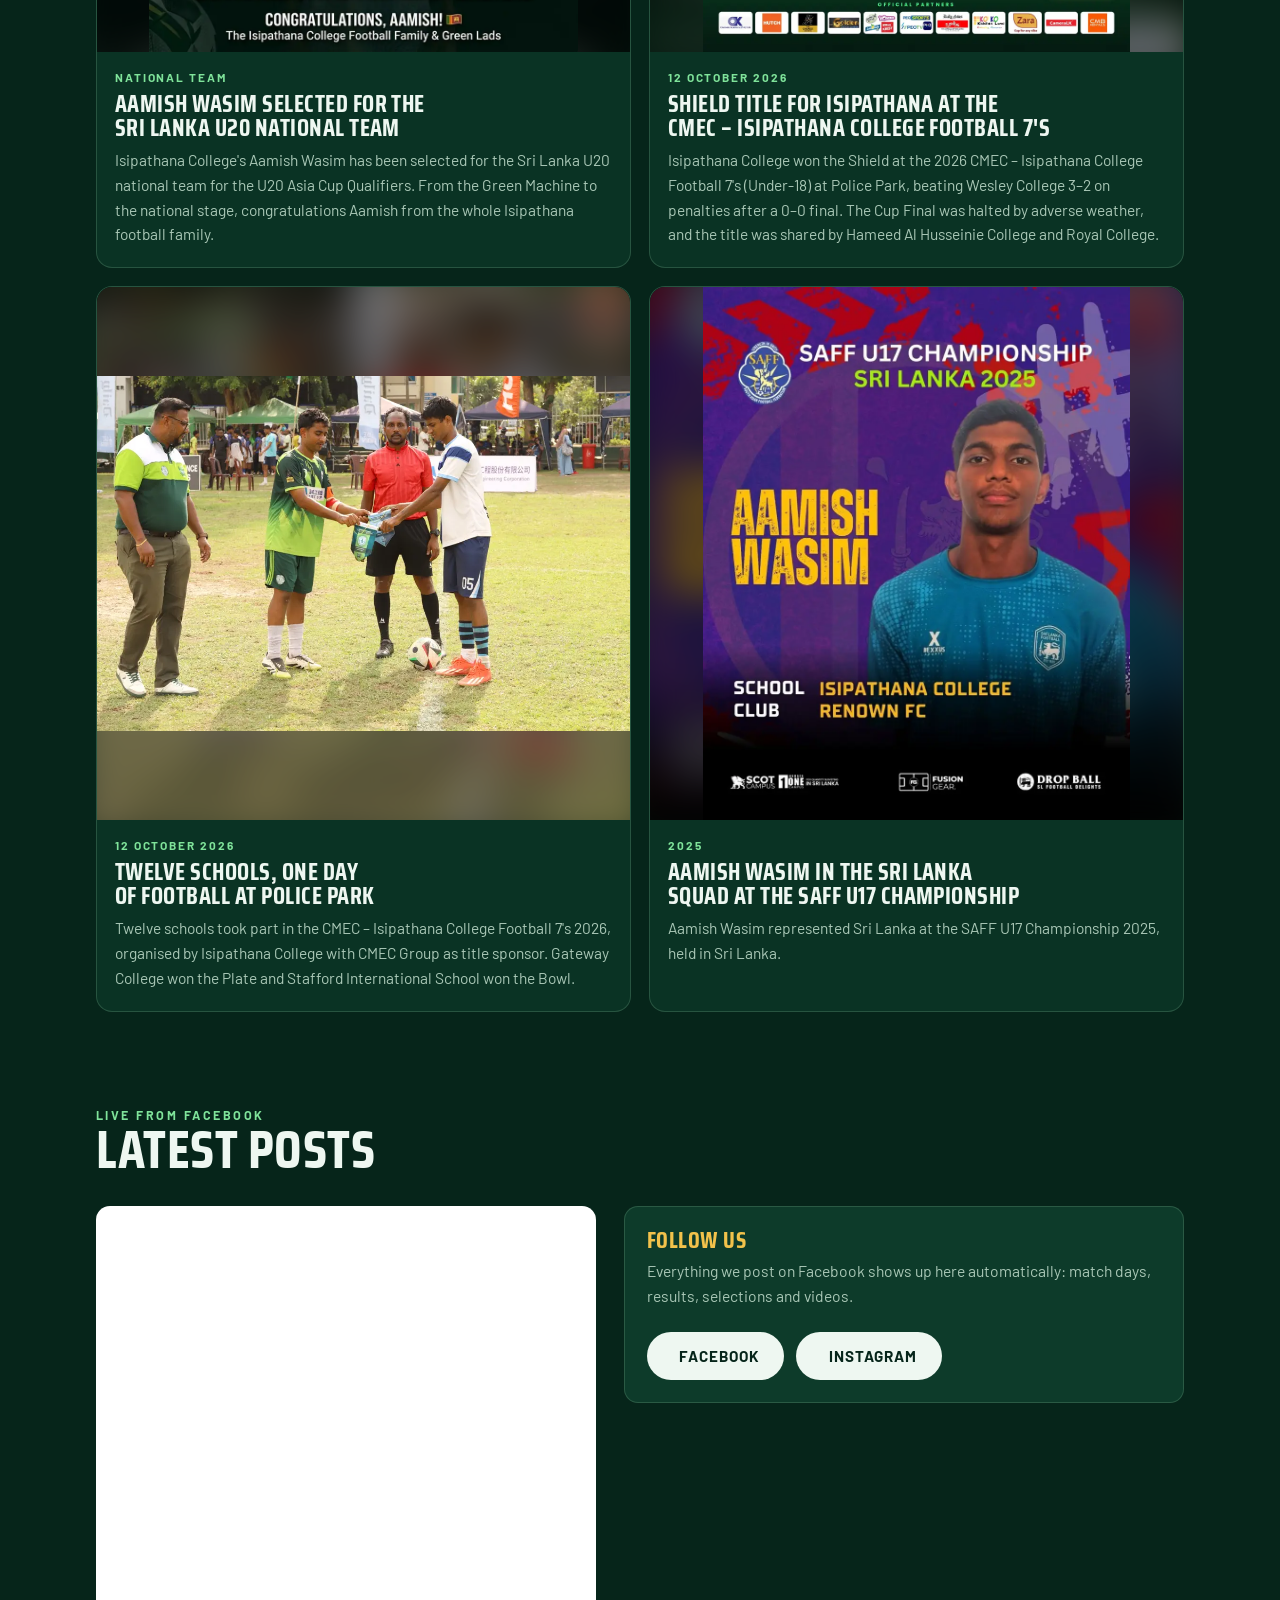
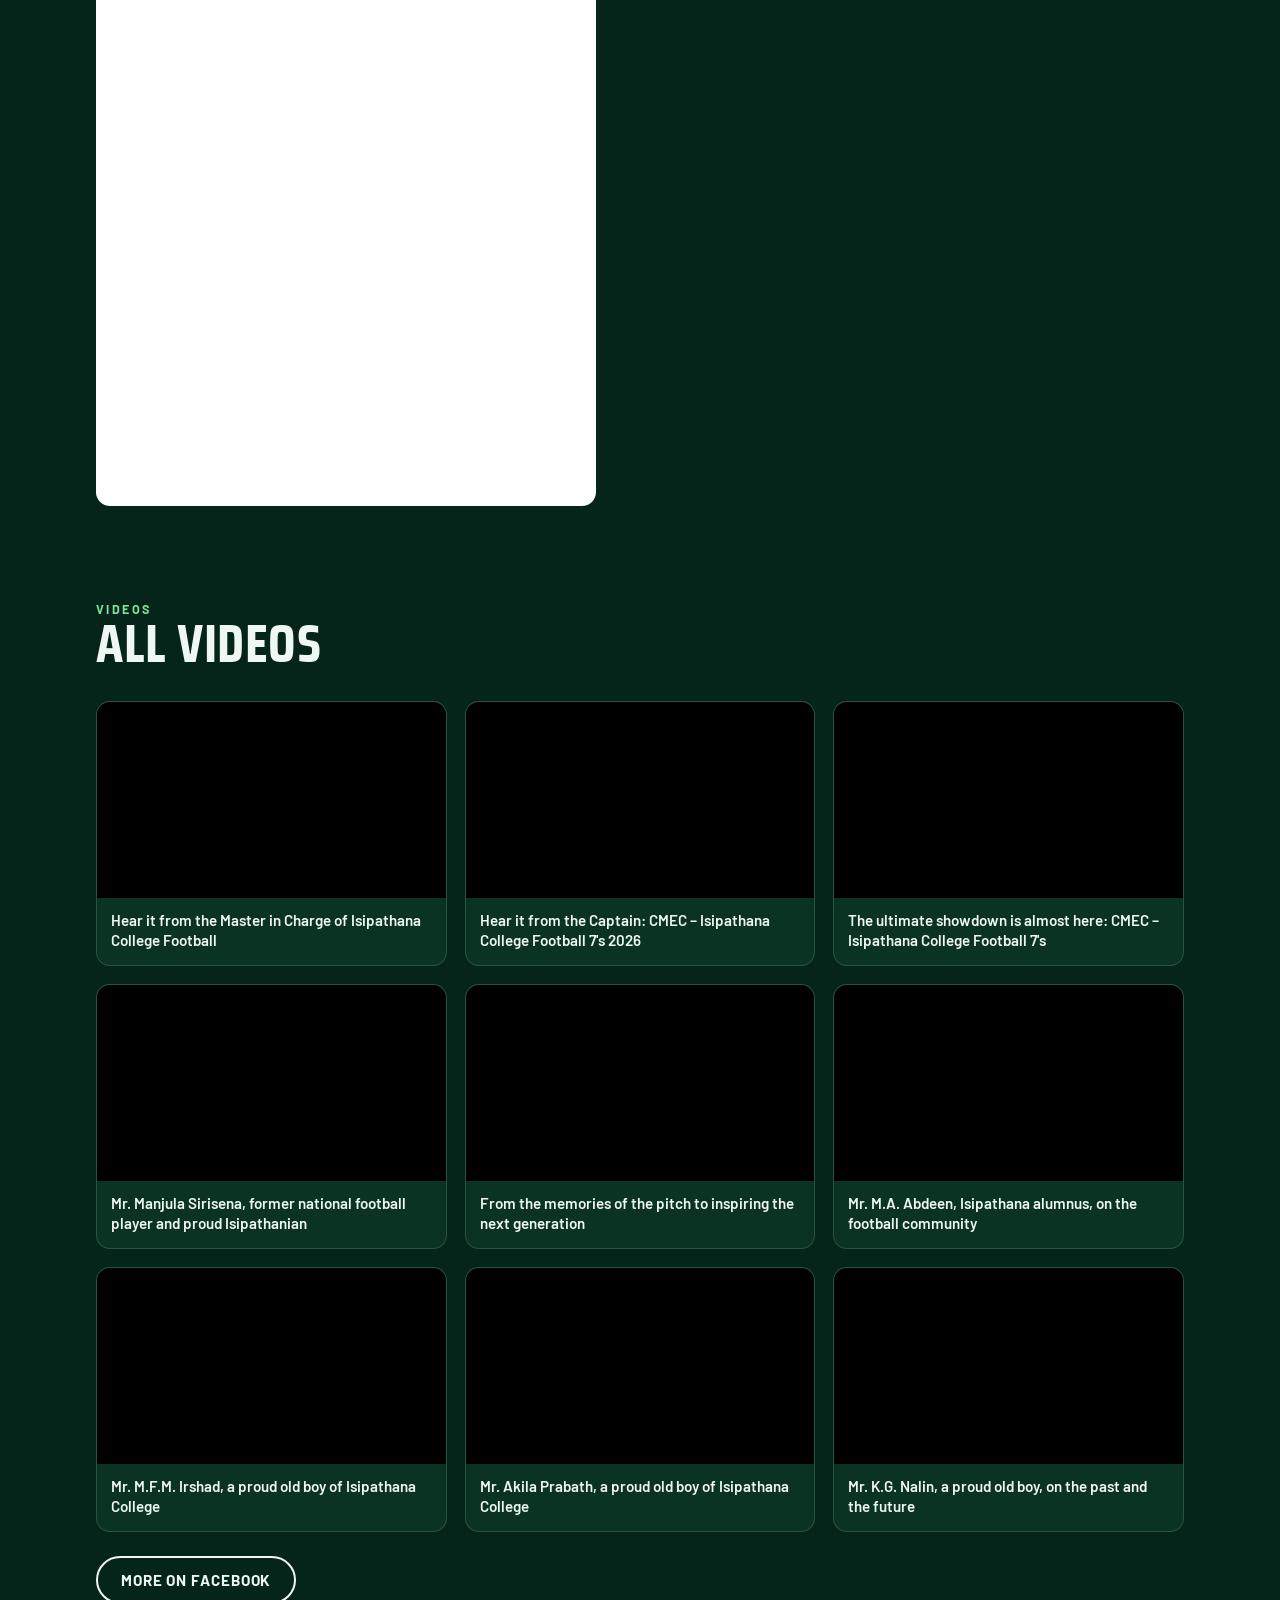
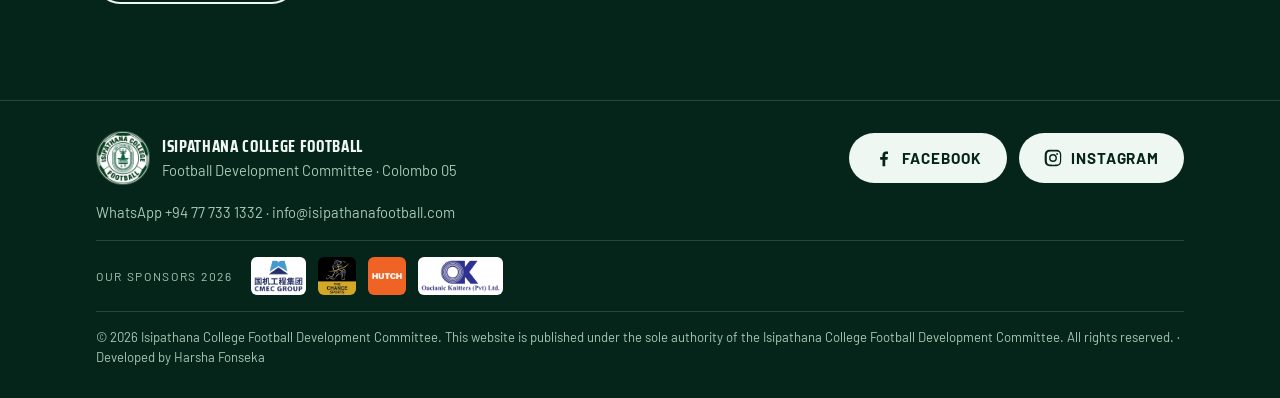
==== commit f76a08ec: "Add files via upload" ====
--- a/news.html
+++ b/news.html
@@ -31,10 +31,11 @@
 </div></section>
 <section style="padding-top:20px"><div class="wrap">
   <h2>Latest stories</h2>
+  <article class="post feature-post wide"><a class="fp-img" href="img/g-gratitude.webp" target="_blank" rel="noopener" aria-label="Open the full poster"><img src="img/g-gratitude.webp" width="1400" height="1045" alt="Heartfelt gratitude for outstanding service: Mr. Nimal Lakshman, Mr. Isuru Wickramawardana, Mr. Sudath Thalahitiya, Mr. Mervin Preena and Mr. Ranga Gunasekara" loading="eager"></a><div class="body"><time>October 2026 · Thank you</time><h3>💚 Heartfelt gratitude for outstanding service</h3><p>Honouring the leaders who elevated Isipathana College Football over the past 10 months in 2026: <b>Mr. Nimal Lakshman</b> (Senior Vice President), <b>Mr. Isuru Wickramawardana</b> (Chairman – Football), <b>Mr. Sudath Thalahitiya</b> (Vice President – Finance), <b>Mr. Mervin Preena</b> (Vice President – Sports) and <b>Mr. Ranga Gunasekara</b> (Secretary – Sports).</p><p>A sincere thank you for your outstanding service, visionary leadership and generous contributions toward developing and elevating Isipathana College Football in 2026. We congratulate you and wish you the very best in all your future endeavours!</p><p class="hashtags">#IsipathanaCollege #PathanaFootball #ThankYou #GreenMachine</p></div></article>
   <article class="post feature-post"><a class="fp-img" href="img/g-pride.webp" target="_blank" rel="noopener" aria-label="Open the full poster"><img src="img/g-pride.webp" width="1000" height="1250" alt="Pride of Isipathana poster: Aamish Wasim and Thevin Thenuka in Sri Lanka national jerseys" loading="eager"></a><div class="body"><time>October 2026 · Pride of Isipathana</time><h3>🟢⚪ Two Pathanians, one national jersey! 🇱🇰</h3><p>Congratulations to <b>Aamish Wasim</b>, who has represented Sri Lanka at Under-17 (SAFF U17 Championship 2025) and Under-20 level (U20 Asia Cup Qualifiers and SAFF U20 Championship 2026), and to <b>Thevin Thenuka</b>, representing Sri Lanka U-15 at the Inaugural FIFA U-15 World Cup &amp; Festival 2026 in Baku, Azerbaijan.</p><p>The entire Isipathana football family is proud of you! 💚</p><p>With warm congratulations from the Isipathana College Football Development Committee.</p><p class="hashtags">#IsipathanaCollege #PathanaFootball #SriLankaFootball #AamishWasim #ThevinThenuka</p></div></article>
   <article class="post feature-post"><a class="fp-img" href="img/g-thevin-boots.webp" target="_blank" rel="noopener" aria-label="Open the full poster"><img src="img/g-thevin-boots.webp" width="1000" height="1339" alt="Mr. Dulanga Attale presents professional football boots to Thevin Thenuka" loading="eager"></a><div class="body"><time>October 2026 · Road to Baku</time><h3>🟢⚪ Gearing up for the world stage! 🇱🇰⚽</h3><p>To support our young national star on his journey to Baku, Azerbaijan, the Secretary of the Isipathana College Football Development Committee, <b>Mr. Dulanga Attale</b>, presented a pair of professional football boots to Master Thevin Thenuka today.</p><p>Step onto that global pitch with confidence, Thevin! The entire Isipathana Football fraternity is right behind you as you represent Sri Lanka at the Inaugural FIFA U-15 World Cup &amp; Festival 2026. Shine bright and make us proud! 💚🦁</p><p class="hashtags">#IsipathanaCollege #PathanaFootball #ThevinThenuka #GreenMachine #SriLankaU15 #FIFAU15WorldCup #Baku2026 #EmpoweringChampions</p></div></article>
   <article class="post feature-post"><a class="fp-img" href="img/g-thevin-fixtures.webp" target="_blank" rel="noopener" aria-label="Open the full poster"><img src="img/g-thevin-fixtures.webp" width="1000" height="1339" alt="Congratulations Thevin Thenuka poster with the Sri Lanka U-15 fixtures at the FIFA U-15 World Cup and Festival 2026" loading="eager"></a><div class="body"><time>FIFA U-15 World Cup &amp; Festival 2026 · Azerbaijan</time><h3>All the best, Thevin! Sri Lanka U-15 fixtures</h3><p>Congratulations to Thevin Thenuka, a proud product of Isipathana College Football, who represents Sri Lanka at the inaugural FIFA U-15 World Cup &amp; Festival 2026 in Azerbaijan. Here are Sri Lanka's matches. Let's get behind Thevin and the team!</p><ul class="fixtures"><li><span class="fd">24 Oct<small>4:00 PM</small></span><span class="fo">Sri Lanka v <b>Czechia</b><small>Hovsan Competition Complex · Pitch GA</small></span></li><li><span class="fd">25 Oct<small>2:15 PM</small></span><span class="fo">Sri Lanka v <b>US Virgin Islands</b><small>Hovsan Competition Complex · Pitch 18</small></span></li><li><span class="fd">25 Oct<small>9:00 PM</small></span><span class="fo">Sri Lanka v <b>Jamaica</b><small>Hovsan Competition Complex · Pitch 18</small></span></li><li><span class="fd">26 Oct<small>11:45 AM</small></span><span class="fo">Sri Lanka v <b>Cuba</b><small>Hovsan Competition Complex · Pitch 10B</small></span></li><li><span class="fd">26 Oct<small>7:45 PM</small></span><span class="fo">Sri Lanka v <b>Togo</b><small>Hovsan Competition Complex · Pitch 28</small></span></li></ul><p class="fx-note">Times as published by the organisers. All the very best from the Isipathana College Football Development Committee.</p></div></article>
-  <div class="news"><article class="post"><img src="img/g-thevin.webp" alt="" loading="lazy" width="896" height="1200"><div class="body"><time>October 2026</time><h3>Thevin Thenuka selected for the Sri Lanka U-15 squad</h3><p>Isipathana's Thevin Thenuka has been selected for the Sri Lanka U-15 national squad for the inaugural FIFA U-15 World Cup & Festival 2026 in Baku, Azerbaijan, from 22 to 31 October 2026. Go forth and shine on the world stage, Thevin!</p></div></article><article class="post"><img src="img/hero-squad.webp" alt="" loading="lazy" width="1280" height="960"><div class="body"><time>2026 season</time><h3>Isipathana back in Division 1 after 20 years</h3><p>For the first time in 20 years, Isipathana College played in the Division 1 National Championship in 2026. The team finished 3rd in the group stage and has qualified to play in Division 1 again in 2027.</p></div></article><article class="post"><img src="img/g-aamish-u20.webp" alt="" loading="lazy" width="900" height="1117"><div class="body"><time>National team</time><h3>Aamish Wasim selected for the Sri Lanka U20 national team</h3><p>Isipathana College's Aamish Wasim has been selected for the Sri Lanka U20 national team for the U20 Asia Cup Qualifiers. From the Green Machine to the national stage, congratulations Aamish from the whole Isipathana football family.</p></div></article><article class="post"><img src="img/g-results.webp" alt="" loading="lazy" width="1000" height="1250"><div class="body"><time>12 October 2026</time><h3>Shield title for Isipathana at the CMEC – Isipathana College Football 7's</h3><p>Isipathana College won the Shield at the 2026 CMEC – Isipathana College Football 7's (Under-18) at Police Park, beating Wesley College 3–2 on penalties after a 0–0 final. The Cup Final was halted by adverse weather, and the title was shared by Hameed Al Husseinie College and Royal College.</p></div></article><article class="post"><img src="img/g-pennant.webp" alt="" loading="lazy" width="1000" height="666"><div class="body"><time>12 October 2026</time><h3>Twelve schools, one day of football at Police Park</h3><p>Twelve schools took part in the CMEC – Isipathana College Football 7's 2026, organised by Isipathana College with CMEC Group as title sponsor. Gateway College won the Plate and Stafford International School won the Bowl.</p></div></article><article class="post"><img src="img/g-aamish-saff.webp" alt="" loading="lazy" width="900" height="1125"><div class="body"><time>2025</time><h3>Aamish Wasim in the Sri Lanka squad at the SAFF U17 Championship</h3><p>Aamish Wasim represented Sri Lanka at the SAFF U17 Championship 2025, held in Sri Lanka.</p></div></article></div>
+  <div class="news"><article class="post"><div class="ph" style="--ph:url(img/g-thevin.webp)"><img src="img/g-thevin.webp" alt="" loading="lazy" width="896" height="1200"></div><div class="body"><time>October 2026</time><h3>Thevin Thenuka selected for the Sri Lanka U-15 squad</h3><p>Isipathana's Thevin Thenuka has been selected for the Sri Lanka U-15 national squad for the inaugural FIFA U-15 World Cup & Festival 2026 in Baku, Azerbaijan, from 22 to 31 October 2026. Go forth and shine on the world stage, Thevin!</p></div></article><article class="post"><div class="ph" style="--ph:url(img/hero-squad.webp)"><img src="img/hero-squad.webp" alt="" loading="lazy" width="1280" height="960"></div><div class="body"><time>2026 season</time><h3>Isipathana back in Division 1 after 20 years</h3><p>For the first time in 20 years, Isipathana College played in the Division 1 National Championship in 2026. The team finished 3rd in the group stage and has qualified to play in Division 1 again in 2027.</p></div></article><article class="post"><div class="ph" style="--ph:url(img/g-aamish-u20.webp)"><img src="img/g-aamish-u20.webp" alt="" loading="lazy" width="900" height="1117"></div><div class="body"><time>National team</time><h3>Aamish Wasim selected for the Sri Lanka U20 national team</h3><p>Isipathana College's Aamish Wasim has been selected for the Sri Lanka U20 national team for the U20 Asia Cup Qualifiers. From the Green Machine to the national stage, congratulations Aamish from the whole Isipathana football family.</p></div></article><article class="post"><div class="ph" style="--ph:url(img/g-results.webp)"><img src="img/g-results.webp" alt="" loading="lazy" width="1000" height="1250"></div><div class="body"><time>12 October 2026</time><h3>Shield title for Isipathana at the CMEC – Isipathana College Football 7's</h3><p>Isipathana College won the Shield at the 2026 CMEC – Isipathana College Football 7's (Under-18) at Police Park, beating Wesley College 3–2 on penalties after a 0–0 final. The Cup Final was halted by adverse weather, and the title was shared by Hameed Al Husseinie College and Royal College.</p></div></article><article class="post"><div class="ph" style="--ph:url(img/g-pennant.webp)"><img src="img/g-pennant.webp" alt="" loading="lazy" width="1000" height="666"></div><div class="body"><time>12 October 2026</time><h3>Twelve schools, one day of football at Police Park</h3><p>Twelve schools took part in the CMEC – Isipathana College Football 7's 2026, organised by Isipathana College with CMEC Group as title sponsor. Gateway College won the Plate and Stafford International School won the Bowl.</p></div></article><article class="post"><div class="ph" style="--ph:url(img/g-aamish-saff.webp)"><img src="img/g-aamish-saff.webp" alt="" loading="lazy" width="900" height="1125"></div><div class="body"><time>2025</time><h3>Aamish Wasim in the Sri Lanka squad at the SAFF U17 Championship</h3><p>Aamish Wasim represented Sri Lanka at the SAFF U17 Championship 2025, held in Sri Lanka.</p></div></article></div>
 </div></section>
 <section id="facebook" style="padding-top:0"><div class="wrap">
   <p class="eyebrow">Live from Facebook</p>
--- a/style.css
+++ b/style.css
@@ -273,3 +273,16 @@
 .acard .body{padding:16px 18px 20px}
 .acard h3{font-size:1.5rem}
 .acard p{color:var(--mute);font-size:.96rem;margin-top:6px}
+
+/* mobile+desktop image alignment */
+.post img,.acard img,.spot img{height:auto}
+.ph{position:relative;overflow:hidden;background:#061a12}
+.ph:before{content:"";position:absolute;inset:-24px;background:var(--ph) center/cover no-repeat;filter:blur(20px) brightness(.5)}
+.ph img{position:relative;width:100%;height:auto;display:block}
+.news .ph img{aspect-ratio:1/1;object-fit:contain}
+.acard .ph img{aspect-ratio:4/3;object-fit:contain}
+@media (max-width:860px){.post img,.acard img,.spot img,.news .ph img,.acard .ph img{aspect-ratio:auto;object-fit:contain}}
+@media (max-width:640px){.hero .bg{background-position:center top}}
+
+.feature-post.wide{grid-template-columns:1fr}
+.feature-post.wide .body{padding:22px 28px 26px}
